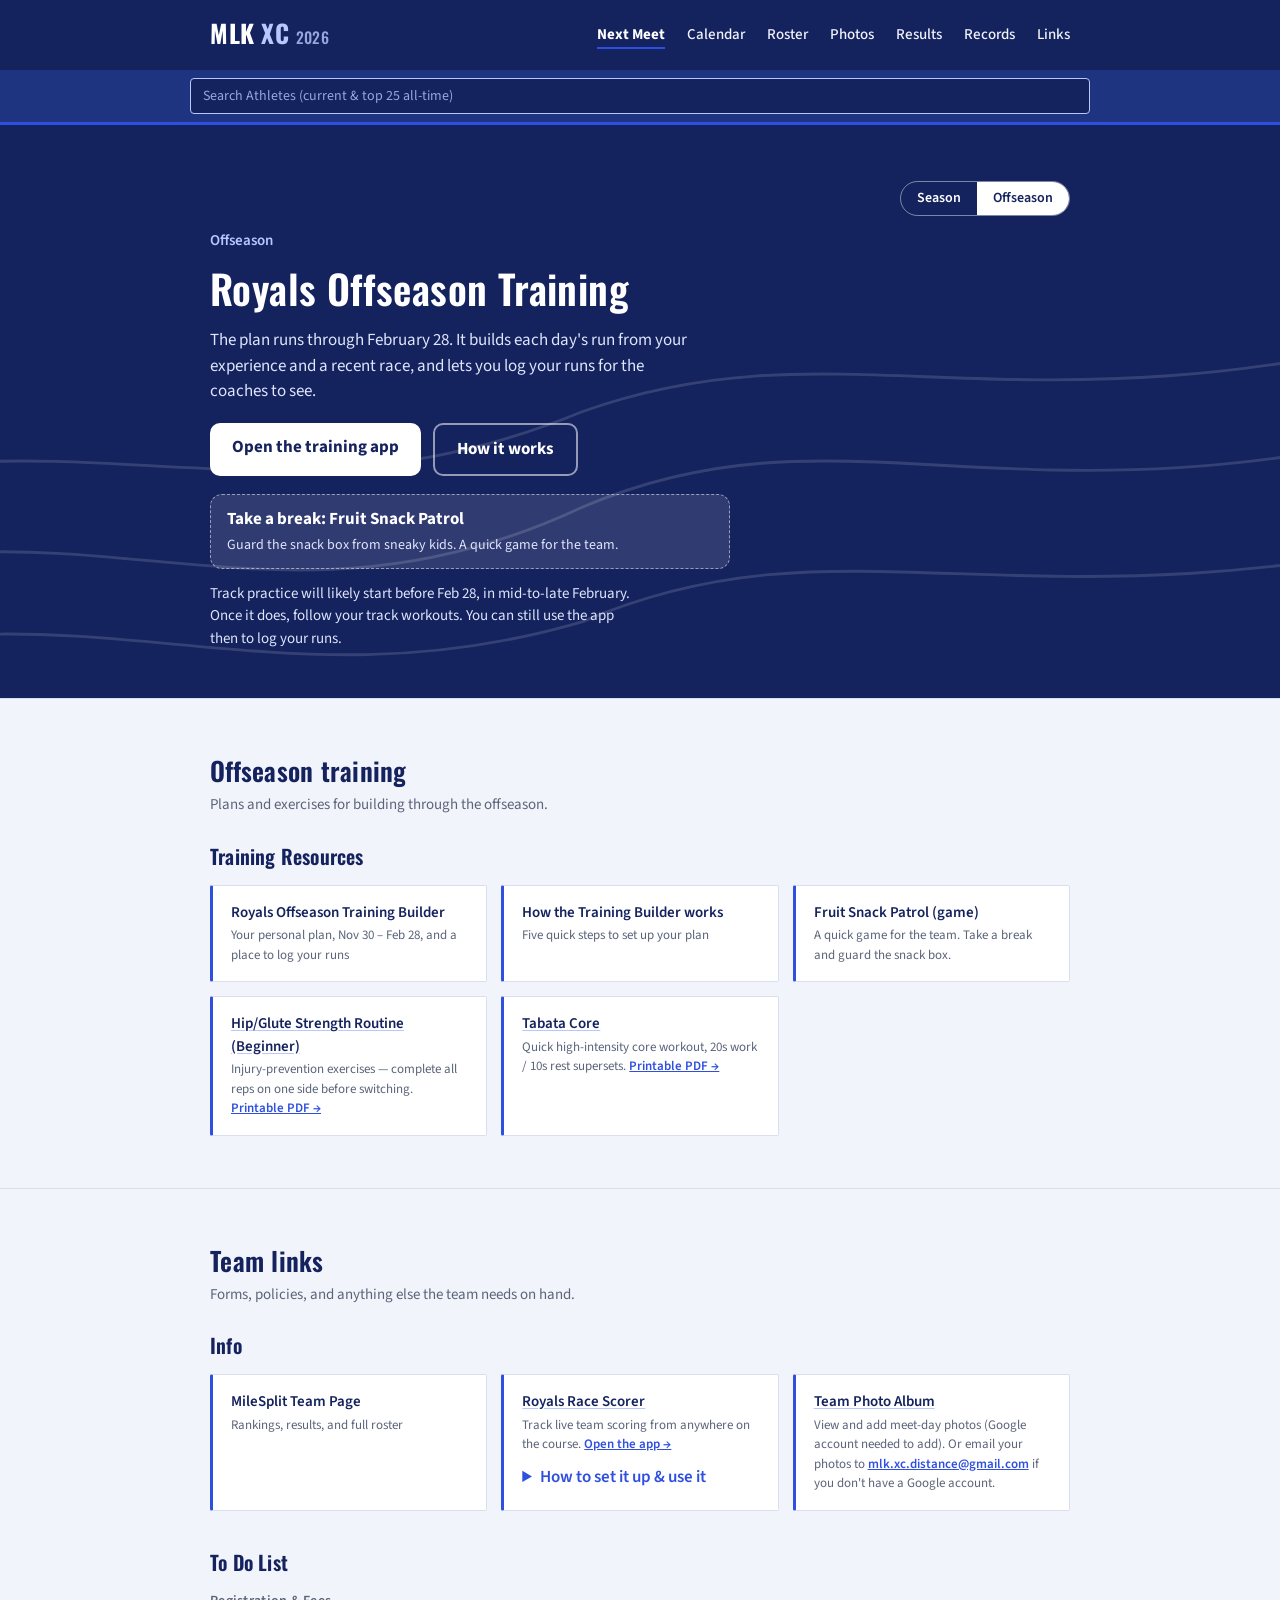
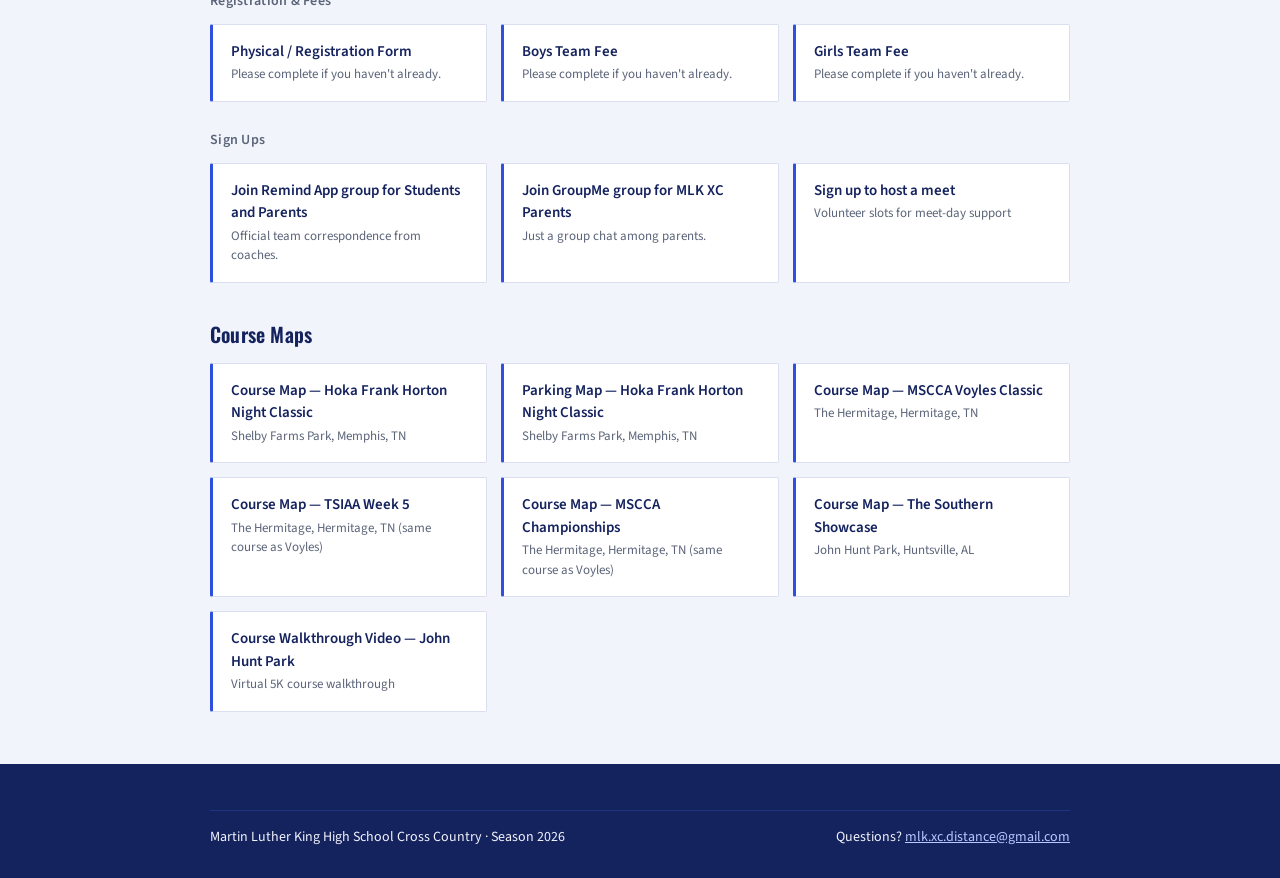
==== index.html @ 6bc77bbf "Link Fruit Snack Patrol from the Offseason view, Training Resources and the training app Co-Authored" ====
<!DOCTYPE html>
<html lang="en">
<head>
<meta charset="UTF-8">
<meta name="robots" content="noindex, nofollow">
<link rel="manifest" href="manifest.json">
<meta name="theme-color" content="#14225E">
<meta name="mobile-web-app-capable" content="yes">
<meta name="apple-mobile-web-app-capable" content="yes">
<meta name="apple-mobile-web-app-status-bar-style" content="black-translucent">
<meta name="apple-mobile-web-app-title" content="MLK XC">
<meta name="viewport" content="width=device-width, initial-scale=1.0">
<link rel="icon" type="image/x-icon" href="favicon.ico">
<link rel="icon" type="image/png" sizes="32x32" href="favicon-32.png">
<link rel="icon" type="image/png" sizes="16x16" href="favicon-16.png">
<link rel="apple-touch-icon" sizes="180x180" href="apple-touch-icon.png">
<title>MLK Cross Country — Martin Luther King High School Royals</title>
<meta name="description" content="Meets, roster, and team links for Martin Luther King High School Cross Country.">
<meta property="og:title" content="MLK Cross Country — Royals">
<meta property="og:site_name" content="MLK Cross Country">
<meta property="og:description" content="Meets, roster, and team links for Martin Luther King High School Cross Country.">
<meta property="og:image" content="https://mlk-xc-distance.github.io/share/og-image.png">
<meta property="og:url" content="https://mlk-xc-distance.github.io/">
<meta property="og:type" content="website">
<meta name="twitter:card" content="summary_large_image">
<meta name="twitter:title" content="MLK Cross Country — Royals">
<meta name="twitter:image" content="https://mlk-xc-distance.github.io/share/og-image.png">
<link rel="preconnect" href="https://fonts.googleapis.com">
<link rel="preconnect" href="https://fonts.gstatic.com" crossorigin>
<link href="https://fonts.googleapis.com/css2?family=Oswald:wght@400;500;600;700&family=Source+Sans+3:wght@400;500;600;700&display=swap" rel="stylesheet">
<link rel="stylesheet" href="style.css">
<style>
  [hidden]{display:none !important;}
  .mode-switch{position:relative; max-width:900px; margin:0 auto 14px; padding:0 20px; display:flex; justify-content:flex-end;}
  .mode-switch .seg{display:inline-flex; border:1.5px solid rgba(255,255,255,.45); border-radius:999px; overflow:hidden;}
  .mode-switch button{font:inherit; font-size:14px; font-weight:600; padding:6px 16px; border:0; background:transparent; color:var(--chalk); cursor:pointer;}
  .mode-switch button[aria-pressed="true"]{background:var(--chalk); color:var(--pine);}
  .mode-switch button:focus-visible{outline:3px solid var(--clay-soft); outline-offset:-3px;}
  .off-actions{display:flex; flex-wrap:wrap; gap:12px; margin:18px 0 0;}
  .off-btn{display:inline-block; text-decoration:none; font-weight:700; font-size:17px; padding:12px 22px; border-radius:10px; background:var(--chalk); color:var(--pine);}
  .off-btn.alt{background:transparent; color:var(--chalk); border:2px solid rgba(255,255,255,.55);}
  .off-game{display:block; margin:18px 0 0; max-width:520px; padding:12px 16px; border-radius:12px; background:rgba(255,255,255,.12); border:1.5px dashed rgba(255,255,255,.5); color:var(--chalk); text-decoration:none;}
  .off-game b{display:block; font-size:17px;}
  .off-game span{display:block; font-size:14px; color:#dfe5fb; margin-top:2px;}
  .off-game:hover{background:rgba(255,255,255,.2);}
  .hero .off-note{margin:14px 0 0; max-width:60ch; color:#dfe5fb; font-size:15px;}
  .hero .off-p{margin:10px 0 0; max-width:60ch; color:#dfe5fb; font-size:17px;}
</style>
</head>
<body>
<a href="#next-meet" class="skip-link">Skip to main content</a>

<header class="site">
  <nav class="nav">
    <a class="team-name" href="index.html">MLK <span>XC</span> <span class="year">2026</span></a>
    <button class="nav-toggle" aria-expanded="false" aria-controls="navlinks" onclick="const el=document.getElementById('navlinks'); const open=el.classList.toggle('open'); this.setAttribute('aria-expanded', open);">Menu</button>
    <ul id="navlinks">
      <li><a href="#next-meet">Next Meet</a></li>
      <li><a href="#calendar">Calendar</a></li>
      <li><a href="roster.html">Roster</a></li>
      <li><a href="https://photos.app.goo.gl/stjjs3EQkY86BbVC6" target="_blank" rel="noopener">Photos</a></li>
      <li><a href="results.html">Results</a></li>
      <li><a href="records.html">Records</a></li>
      <li><a href="#links">Links</a></li>
    </ul>
  </nav>
  <div class="search-bar">
    <div class="search-bar-inner">
      <input type="text" id="siteSearchInput" placeholder="Search Athletes (current & top 25 all-time)" autocomplete="off"><button type="button" id="siteSearchClear" class="search-clear-btn" aria-label="Clear search">&times;</button>
      <div class="search-results" id="siteSearchResults"></div>
    </div>
  </div>

  <script>
  (function(){
const SEARCH_INDEX = [
  { name: "Simon Ally", type: "current", url: "results.html?athlete=" + encodeURIComponent("Simon Ally") },
  { name: "Praveen Bhave", type: "current", url: "results.html?athlete=" + encodeURIComponent("Praveen Bhave") },
  { name: "Sachin Bhave", type: "current", url: "results.html?athlete=" + encodeURIComponent("Sachin Bhave") },
  { name: "Will Blocher", type: "current", url: "results.html?athlete=" + encodeURIComponent("Will Blocher") },
  { name: "Eleanor Bonino", type: "current", url: "results.html?athlete=" + encodeURIComponent("Eleanor Bonino") },
  { name: "Nevaeh Bowers", type: "current", url: "results.html?athlete=" + encodeURIComponent("Nevaeh Bowers") },
  { name: "Ivy Brame-Blake", type: "current", url: "results.html?athlete=" + encodeURIComponent("Ivy Brame-Blake") },
  { name: "Harper Bush", type: "current", url: "results.html?athlete=" + encodeURIComponent("Harper Bush") },
  { name: "Olivia Collins", type: "current", url: "results.html?athlete=" + encodeURIComponent("Olivia Collins") },
  { name: "Liam Durham", type: "current", url: "results.html?athlete=" + encodeURIComponent("Liam Durham") },
  { name: "Jack Edmonson", type: "current", url: "results.html?athlete=" + encodeURIComponent("Jack Edmonson") },
  { name: "Dillon Fell", type: "current", url: "results.html?athlete=" + encodeURIComponent("Dillon Fell") },
  { name: "Brent Ferrell", type: "current", url: "results.html?athlete=" + encodeURIComponent("Brent Ferrell") },
  { name: "Miles Fowler", type: "current", url: "results.html?athlete=" + encodeURIComponent("Miles Fowler") },
  { name: "Campbell Gnetz", type: "current", url: "results.html?athlete=" + encodeURIComponent("Campbell Gnetz") },
  { name: "Vicki Grammer", type: "current", url: "results.html?athlete=" + encodeURIComponent("Vicki Grammer") },
  { name: "Leah Hatt", type: "current", url: "results.html?athlete=" + encodeURIComponent("Leah Hatt") },
  { name: "Cooper Hubbard", type: "current", url: "results.html?athlete=" + encodeURIComponent("Cooper Hubbard") },
  { name: "Brandon Johnson", type: "current", url: "results.html?athlete=" + encodeURIComponent("Brandon Johnson") },
  { name: "Tanner Jones", type: "current", url: "results.html?athlete=" + encodeURIComponent("Tanner Jones") },
  { name: "Emmy Kotras", type: "current", url: "results.html?athlete=" + encodeURIComponent("Emmy Kotras") },
  { name: "Joseph Lambert", type: "current", url: "results.html?athlete=" + encodeURIComponent("Joseph Lambert") },
  { name: "Ben Lewis", type: "current", url: "results.html?athlete=" + encodeURIComponent("Ben Lewis") },
  { name: "Will Lindstrom", type: "current", url: "results.html?athlete=" + encodeURIComponent("Will Lindstrom") },
  { name: "Rolando Muniz-Huerta", type: "current", url: "results.html?athlete=" + encodeURIComponent("Rolando Muniz-Huerta") },
  { name: "Ethan Newberry", type: "current", url: "results.html?athlete=" + encodeURIComponent("Ethan Newberry") },
  { name: "Samuel Petrony", type: "current", url: "results.html?athlete=" + encodeURIComponent("Samuel Petrony") },
  { name: "Ava Sanderfur", type: "current", url: "results.html?athlete=" + encodeURIComponent("Ava Sanderfur") },
  { name: "Oscar Spitzer", type: "current", url: "results.html?athlete=" + encodeURIComponent("Oscar Spitzer") },
  { name: "Damien Tellez", type: "current", url: "results.html?athlete=" + encodeURIComponent("Damien Tellez") },
  { name: "Winston Walker", type: "current", url: "results.html?athlete=" + encodeURIComponent("Winston Walker") },
  { name: "Cooper Wallace", type: "current", url: "results.html?athlete=" + encodeURIComponent("Cooper Wallace") },
  { name: "Margaret Ward", type: "current", url: "results.html?athlete=" + encodeURIComponent("Margaret Ward") },
  { name: "Ellianna Wicker", type: "current", url: "results.html?athlete=" + encodeURIComponent("Ellianna Wicker") },
  { name: "Kenzie Wilcox", type: "current", url: "results.html?athlete=" + encodeURIComponent("Kenzie Wilcox") },
  { name: "Aidan Withers", type: "current", url: "results.html?athlete=" + encodeURIComponent("Aidan Withers") },
  { name: "Ruby York", type: "current", url: "results.html?athlete=" + encodeURIComponent("Ruby York") },
  { name: "Claude Yriart", type: "current", url: "results.html?athlete=" + encodeURIComponent("Claude Yriart") },
  { name: "Colin Dinh", type: "current", url: "results.html?athlete=" + encodeURIComponent("Colin Dinh") },
  { name: "Wyatt Boling", type: "alumni", url: "records.html?alumni=" + encodeURIComponent("Wyatt Boling") },
  { name: "Colter Lewis", type: "alumni", url: "records.html?alumni=" + encodeURIComponent("Colter Lewis") },
  { name: "Korben Lewis", type: "alumni", url: "records.html?alumni=" + encodeURIComponent("Korben Lewis") },
  { name: "Miles Ally", type: "alumni", url: "records.html?alumni=" + encodeURIComponent("Miles Ally") },
  { name: "Sam Klockenkemper", type: "alumni", url: "records.html?alumni=" + encodeURIComponent("Sam Klockenkemper") },
  { name: "Ryan Bailey", type: "alumni", url: "records.html?alumni=" + encodeURIComponent("Ryan Bailey") },
  { name: "Jared Clark", type: "alumni", url: "records.html?alumni=" + encodeURIComponent("Jared Clark") },
  { name: "Micah Wasserman", type: "alumni", url: "records.html?alumni=" + encodeURIComponent("Micah Wasserman") },
  { name: "London Craddock", type: "alumni", url: "records.html?alumni=" + encodeURIComponent("London Craddock") },
  { name: "Christopher Hornsby", type: "alumni", url: "records.html?alumni=" + encodeURIComponent("Christopher Hornsby") },
  { name: "Ryan Graves", type: "alumni", url: "records.html?alumni=" + encodeURIComponent("Ryan Graves") },
  { name: "David Gilmore", type: "alumni", url: "records.html?alumni=" + encodeURIComponent("David Gilmore") },
  { name: "Jack Forte", type: "alumni", url: "records.html?alumni=" + encodeURIComponent("Jack Forte") },
  { name: "Stephen Wathen", type: "alumni", url: "records.html?alumni=" + encodeURIComponent("Stephen Wathen") },
  { name: "Noah Daniel", type: "alumni", url: "records.html?alumni=" + encodeURIComponent("Noah Daniel") },
  { name: "Berket Mesele", type: "alumni", url: "records.html?alumni=" + encodeURIComponent("Berket Mesele") },
  { name: "Sam Brobeck", type: "alumni", url: "records.html?alumni=" + encodeURIComponent("Sam Brobeck") },
  { name: "John Gilpin", type: "alumni", url: "records.html?alumni=" + encodeURIComponent("John Gilpin") },
  { name: "Tyler Masters", type: "alumni", url: "records.html?alumni=" + encodeURIComponent("Tyler Masters") },
  { name: "Nick Winn", type: "alumni", url: "records.html?alumni=" + encodeURIComponent("Nick Winn") },
  { name: "Willie Clark", type: "alumni", url: "records.html?alumni=" + encodeURIComponent("Willie Clark") },
  { name: "Jonathan Gilbreath", type: "alumni", url: "records.html?alumni=" + encodeURIComponent("Jonathan Gilbreath") },
  { name: "Coyle Fowler", type: "alumni", url: "records.html?alumni=" + encodeURIComponent("Coyle Fowler") },
  { name: "Diana Warrick", type: "alumni", url: "records.html?alumni=" + encodeURIComponent("Diana Warrick") },
  { name: "Sybil Levine", type: "alumni", url: "records.html?alumni=" + encodeURIComponent("Sybil Levine") },
  { name: "Kara Reed", type: "alumni", url: "records.html?alumni=" + encodeURIComponent("Kara Reed") },
  { name: "Carrie Higgins", type: "alumni", url: "records.html?alumni=" + encodeURIComponent("Carrie Higgins") },
  { name: "Alexa Romersa", type: "alumni", url: "records.html?alumni=" + encodeURIComponent("Alexa Romersa") },
  { name: "Christina Curtis", type: "alumni", url: "records.html?alumni=" + encodeURIComponent("Christina Curtis") },
  { name: "Hayden Maclachlan", type: "alumni", url: "records.html?alumni=" + encodeURIComponent("Hayden Maclachlan") },
  { name: "Victoria Gross", type: "alumni", url: "records.html?alumni=" + encodeURIComponent("Victoria Gross") },
  { name: "Eliza Deshon", type: "alumni", url: "records.html?alumni=" + encodeURIComponent("Eliza Deshon") },
  { name: "Sophia Hardin", type: "alumni", url: "records.html?alumni=" + encodeURIComponent("Sophia Hardin") },
  { name: "Annika Dichtl", type: "alumni", url: "records.html?alumni=" + encodeURIComponent("Annika Dichtl") },
  { name: "Naila Kailani", type: "alumni", url: "records.html?alumni=" + encodeURIComponent("Naila Kailani") },
  { name: "Uma Plambeck", type: "alumni", url: "records.html?alumni=" + encodeURIComponent("Uma Plambeck") },
  { name: "Leslie Veliz", type: "alumni", url: "records.html?alumni=" + encodeURIComponent("Leslie Veliz") },
  { name: "Youli Yao", type: "alumni", url: "records.html?alumni=" + encodeURIComponent("Youli Yao") },
  { name: "Natey Kinzounza", type: "alumni", url: "records.html?alumni=" + encodeURIComponent("Natey Kinzounza") },
  { name: "Nicole Rammer", type: "alumni", url: "records.html?alumni=" + encodeURIComponent("Nicole Rammer") },
  { name: "Gabby Havron", type: "alumni", url: "records.html?alumni=" + encodeURIComponent("Gabby Havron") },
  { name: "Sophia Brame-Goldthwaite", type: "alumni", url: "records.html?alumni=" + encodeURIComponent("Sophia Brame-Goldthwaite") },
  { name: "Amber Moore", type: "alumni", url: "records.html?alumni=" + encodeURIComponent("Amber Moore") },
  { name: "Anna Reside", type: "alumni", url: "records.html?alumni=" + encodeURIComponent("Anna Reside") },
  { name: "Kya Lambert", type: "alumni", url: "records.html?alumni=" + encodeURIComponent("Kya Lambert") },
  { name: "Anna Claire Raines", type: "alumni", url: "records.html?alumni=" + encodeURIComponent("Anna Claire Raines") },
  { name: "Meg Tennant", type: "alumni", url: "records.html?alumni=" + encodeURIComponent("Meg Tennant") },
];

    const input = document.getElementById('siteSearchInput');
    const resultsEl = document.getElementById('siteSearchResults');
    const clearBtn = document.getElementById('siteSearchClear');
    if (!input) return;
    let currentMatches = [];
    let highlightedIndex = -1;
    function updateClearBtn(){
      clearBtn.style.display = input.value.length > 0 ? 'block' : 'none';
    }
    function renderResults(){
      if (currentMatches.length === 0){
        resultsEl.innerHTML = '<div class="search-empty">No matches found.</div>';
      } else {
        resultsEl.innerHTML = currentMatches.map((m, i) => `<a class="search-result${i === highlightedIndex ? ' highlighted' : ''}" href="${m.url}"><span>${m.name}</span><span class="search-result-tag">${m.type === 'current' ? 'Current' : 'Alumni'}</span></a>`).join('');
      }
    }
    input.addEventListener('input', () => {
      updateClearBtn();
      highlightedIndex = -1;
      const q = input.value.trim().toLowerCase();
      if (q.length < 2){ resultsEl.style.display = 'none'; resultsEl.innerHTML = ''; currentMatches = []; return; }
      currentMatches = SEARCH_INDEX.filter(a => a.name.toLowerCase().includes(q)).slice(0, 8);
      renderResults();
      resultsEl.style.display = 'block';
    });
    input.addEventListener('keydown', (e) => {
      if (resultsEl.style.display !== 'block' || currentMatches.length === 0) return;
      if (e.key === 'ArrowDown'){
        e.preventDefault();
        highlightedIndex = (highlightedIndex + 1) % currentMatches.length;
        renderResults();
        const activeEl = resultsEl.children[highlightedIndex];
        if (activeEl && activeEl.scrollIntoView) activeEl.scrollIntoView({ block: 'nearest' });
      } else if (e.key === 'ArrowUp'){
        e.preventDefault();
        highlightedIndex = (highlightedIndex - 1 + currentMatches.length) % currentMatches.length;
        renderResults();
        const activeEl = resultsEl.children[highlightedIndex];
        if (activeEl && activeEl.scrollIntoView) activeEl.scrollIntoView({ block: 'nearest' });
      } else if (e.key === 'Enter'){
        if (highlightedIndex >= 0 && currentMatches[highlightedIndex]){
          e.preventDefault();
          window.location.href = currentMatches[highlightedIndex].url;
        }
      } else if (e.key === 'Escape'){
        resultsEl.style.display = 'none';
        input.blur();
      }
    });
    if (clearBtn){
      clearBtn.addEventListener('click', () => {
        input.value = '';
        resultsEl.style.display = 'none';
        resultsEl.innerHTML = '';
        currentMatches = [];
        highlightedIndex = -1;
        updateClearBtn();
        input.focus();
      });
    }
    document.addEventListener('click', (e) => {
      if (!e.target.closest('.search-bar')) resultsEl.style.display = 'none';
    });
  })();
  </script>

</header>

<section class="hero" id="next-meet">
  <div class="mode-switch" id="modeSwitch"><div class="seg" role="group" aria-label="Site view"><button type="button" id="modeSeason" aria-pressed="true">Season</button><button type="button" id="modeOff" aria-pressed="false">Offseason</button></div></div>
  <div class="hero-inner" id="offHero" hidden></div>
  <div class="hero-inner" id="heroContent">
    <!-- filled by script from the meets list, based on today's date -->
  </div>
</section>

<section id="offseasonTraining" hidden>
  <div class="wrap">
    <div class="section-head">
      <div>
        <h2>Offseason training</h2>
        <p>Plans and exercises for building through the offseason.</p>
      </div>
    </div>
  </div>
</section>

<section id="calendar">
  <div class="wrap">
    <div class="section-head">
      <div>
        <h2>Season calendar</h2>
      </div>
    </div>
    <ol class="meet-list" id="meetList"></ol>
  </div>
</section>

<section id="links">
  <div class="wrap">
    <div class="section-head">
      <div>
        <h2>Team links</h2>
        <p>Forms, policies, and anything else the team needs on hand.</p>
      </div>
    </div>
    <h3 class="link-group-head">Info</h3>
    <div class="link-grid">
      <a class="link-card" href="https://tn.milesplit.com/teams/4822-martin-luther-king-high-school" target="_blank" rel="noopener">
        <div class="t">MileSplit Team Page</div>
        <div class="d">Rankings, results, and full roster</div>
      </a>
      <div class="link-card" style="cursor:default;">
        <div class="t"><a href="https://xcscoring.netlify.app" target="_blank" rel="noopener" style="color:var(--pine); text-decoration:underline; text-decoration-color:var(--clay-soft); text-underline-offset:2px;">Royals Race Scorer</a></div>
        <div class="d">Track live team scoring from anywhere on the course. <a href="https://xcscoring.netlify.app" target="_blank" rel="noopener" style="color:var(--clay); font-weight:600;">Open the app →</a></div>
        <details style="margin-top:10px;">
          <summary style="cursor:pointer; color:var(--clay); font-weight:600;">How to set it up &amp; use it</summary>
          <div class="d" style="margin-top:8px;">
            <strong>Add it to your phone</strong>
            <ul style="margin:6px 0 12px 18px; padding:0;">
              <li><strong>iPhone:</strong> Open the link in Safari, tap the Share button (square with an up arrow), then tap Add to Home Screen.</li>
              <li><strong>Android:</strong> Open the link in Chrome, tap ⋮, then tap Add to Home screen or Install app.</li>
            </ul>
            <strong>At the meet</strong>
            <ol style="margin:6px 0 12px 18px; padding:0;">
              <li>Before the race, tap <em>Teams</em>, then <em>New race</em> to clear old data.</li>
              <li>Tap <em>Start at gun</em> when the race starts. It’s optional, but it gives you race times.</li>
              <li>Type where you’re standing in <em>Spot</em>, for example “Mile 1.”</li>
              <li>As runners pass, tap <em>MLK</em>, the rival team’s button, or <em>Other</em>. Tap <em>Undo last</em> if you mis-tap.</li>
              <li>Watch the scores and the gaps against each rival update.</li>
              <li>When the pack is through, tap <em>Save this spot &amp; reset</em>, then move to your next spot.</li>
            </ol>
            Each phone keeps its own count, so your taps aren’t shared with anyone else.
          </div>
        </details>
      </div>
      <div class="link-card" style="cursor:default;">
        <div class="t"><a href="https://photos.app.goo.gl/stjjs3EQkY86BbVC6" target="_blank" rel="noopener" style="color:var(--pine); text-decoration:underline; text-decoration-color:var(--clay-soft); text-underline-offset:2px;">Team Photo Album</a></div>
        <div class="d">View and add meet-day photos (Google account needed to add). Or email your photos to <a href="mailto:mlk.xc.distance@gmail.com?subject=XC%20Team%20Photos" style="color:var(--clay); font-weight:600;">mlk.xc.distance@gmail.com</a> if you don't have a Google account.</div>
      </div>
      <!-- Hidden for now until public sharing is confirmed on the Google Calendar side. Remove this comment wrapper to bring it back.
      <a class="link-card" href="https://calendar.google.com/calendar/embed?src=8b25577f277ca8eeaa3893e5f764efdc518ac81d0d1c1a36a10ab765ca51fb0a%40group.calendar.google.com" target="_blank" rel="noopener">
        <div class="t">Team Calendar (Google)</div>
        <div class="d">Subscribe for automatic updates</div>
      </a>
      -->
    </div>

    <h3 class="link-group-head">To Do List</h3>

    <h4 class="link-subhead">Registration &amp; Fees</h4>
    <div class="link-grid">
      <a class="link-card" href="https://nashvillepublic-tn.finalforms.com" target="_blank" rel="noopener">
        <div class="t">Physical / Registration Form</div>
        <div class="d">Please complete if you haven't already.</div>
      </a>
      <a class="link-card" href="https://mnps.schoolcashonline.com/Fee/Details/16742/386/False/True" target="_blank" rel="noopener">
        <div class="t">Boys Team Fee</div>
        <div class="d">Please complete if you haven't already.</div>
      </a>
      <a class="link-card" href="https://mnps.schoolcashonline.com/Fee/Details/16743/386/False/True" target="_blank" rel="noopener">
        <div class="t">Girls Team Fee</div>
        <div class="d">Please complete if you haven't already.</div>
      </a>
    </div>

    <h4 class="link-subhead">Sign Ups</h4>
    <div class="link-grid">
      <a class="link-card" href="https://www.remind.com/join/xcmlk" target="_blank" rel="noopener">
        <div class="t">Join Remind App group for Students and Parents</div>
        <div class="d">Official team correspondence from coaches.</div>
      </a>
      <a class="link-card" href="https://groupme.com/join_group/88888635/VXtmDOob" target="_blank" rel="noopener">
        <div class="t">Join GroupMe group for MLK XC Parents</div>
        <div class="d">Just a group chat among parents.</div>
      </a>
      <a class="link-card" href="https://www.signupgenius.com/go/30E0E4AA4AD2EA20-65183699-meet" target="_blank" rel="noopener">
        <div class="t">Sign up to host a meet</div>
        <div class="d">Volunteer slots for meet-day support</div>
      </a>
    </div>

    <h3 class="link-group-head">Course Maps</h3>
    <div class="link-grid">
      <a class="link-card" href="maps/frank-horton.jpg" target="_blank" rel="noopener">
        <div class="t">Course Map — Hoka Frank Horton Night Classic</div>
        <div class="d">Shelby Farms Park, Memphis, TN</div>
      </a>
      <a class="link-card" href="maps/frank-horton-parking.jpg" target="_blank" rel="noopener">
        <div class="t">Parking Map — Hoka Frank Horton Night Classic</div>
        <div class="d">Shelby Farms Park, Memphis, TN</div>
      </a>
      <a class="link-card" href="maps/voyles-classic.jpg" target="_blank" rel="noopener">
        <div class="t">Course Map — MSCCA Voyles Classic</div>
        <div class="d">The Hermitage, Hermitage, TN</div>
      </a>
      <a class="link-card" href="maps/voyles-classic.jpg" target="_blank" rel="noopener">
        <div class="t">Course Map — TSIAA Week 5</div>
        <div class="d">The Hermitage, Hermitage, TN (same course as Voyles)</div>
      </a>
      <a class="link-card" href="maps/voyles-classic.jpg" target="_blank" rel="noopener">
        <div class="t">Course Map — MSCCA Championships</div>
        <div class="d">The Hermitage, Hermitage, TN (same course as Voyles)</div>
      </a>
      <a class="link-card" href="maps/southern-showcase.jpg" target="_blank" rel="noopener">
        <div class="t">Course Map — The Southern Showcase</div>
        <div class="d">John Hunt Park, Huntsville, AL</div>
      </a>
      <a class="link-card" href="https://www.huntsvilleal.gov/videos/virtual-walkthrough-john-hunt-park-cross-country-course-5k-course/" target="_blank" rel="noopener">
        <div class="t">Course Walkthrough Video — John Hunt Park</div>
        <div class="d">Virtual 5K course walkthrough</div>
      </a>
    </div>

    <div id="trainGroup">
    <h3 class="link-group-head">Training Resources</h3>
    <div class="link-grid">
      <a class="link-card" href="training/">
        <div class="t">Royals Offseason Training Builder</div>
        <div class="d">Your personal plan, Nov 30 – Feb 28, and a place to log your runs</div>
      </a>
      <a class="link-card" href="offseason-training.html">
        <div class="t">How the Training Builder works</div>
        <div class="d">Five quick steps to set up your plan</div>
      </a>
      <a class="link-card" href="fruit-snack-patrol.html">
        <div class="t">Fruit Snack Patrol (game)</div>
        <div class="d">A quick game for the team. Take a break and guard the snack box.</div>
      </a>
      <div class="link-card" style="cursor:default;">
        <div class="t"><a href="resources/hip-glute-strength-beginner.html" style="color:var(--pine); text-decoration:underline; text-decoration-color:var(--clay-soft); text-underline-offset:2px;">Hip/Glute Strength Routine (Beginner)</a></div>
        <div class="d">Injury-prevention exercises — complete all reps on one side before switching. <a href="resources/hip-glute-strength-beginner.pdf" target="_blank" rel="noopener" style="color:var(--clay); font-weight:600;">Printable PDF →</a></div>
      </div>
      <div class="link-card" style="cursor:default;">
        <div class="t"><a href="resources/tabata-core.html" style="color:var(--pine); text-decoration:underline; text-decoration-color:var(--clay-soft); text-underline-offset:2px;">Tabata Core</a></div>
        <div class="d">Quick high-intensity core workout, 20s work / 10s rest supersets. <a href="resources/tabata-core.pdf" target="_blank" rel="noopener" style="color:var(--clay); font-weight:600;">Printable PDF →</a></div>
      </div>
    </div>
    </div>
  </div>
</section>

<footer>
  <div class="wrap">
    <div id="dailyQuote" class="quote-line"></div>
    <div class="footer-bottom">
      <div>Martin Luther King High School Cross Country · Season 2026</div>
      <div>Questions? <a href="mailto:mlk.xc.distance@gmail.com">mlk.xc.distance@gmail.com</a></div>
    </div>
  </div>
</footer>
<script src="quotes.js"></script>

<script>
/* ============================================================
   EDIT ME: meets. date = "YYYY-MM-DD", used to sort and to
   decide past vs. next. link/results/stream are optional.
   ============================================================ */
const MEETS = [
  { name: "MSCCA Voyles Classic", location: "The Hermitage, Hermitage, TN", address: "4580 Rachels Lane, Hermitage, TN 37076", lat: 36.2150, lon: -86.6130, raceHour: "07:45", lastRaceHour: "09:20", parking: "$10/car, cash only", parkingMap: "https://assets.sp.milesplit.com/meets/724605/files/img_3699_1_74da9ca9.jpg", parkingMapImg: "https://assets.sp.milesplit.com/meets/724605/files/img_3699_1_74da9ca9.jpg", courseMapImg: "maps/voyles-classic.jpg", date: "2026-09-05", time: "Girls Varsity 7:45 AM · Boys Varsity 8:20 AM · Boys JV 8:50 AM · Girls JV 9:20 AM", link: "https://tn.milesplit.com/meets/724605-mscca-voyles-classic-2026/info", results: "https://tn.milesplit.com/meets/724605-mscca-voyles-classic-2026/results" },
  { name: "The Southern Showcase", location: "John Hunt Running Park, Huntsville, AL", address: "2151 Airport Rd SW, Huntsville, AL 35801", lat: 34.6892, lon: -86.5868, parking: "No fee. John Hunt lots fill up fast — the lot across the street at Get-A-Way Skate Park is a great backup option.", parkingAddress: "3685 Alex McAllister Drive SW, Huntsville, AL 35805", parkingMapLabel: "Directions to Skate Park Lot", courseMapImg: "maps/southern-showcase.jpg", date: "2026-09-19", time: "Boys Varsity (Blue) <strong>7:50 AM</strong> · Girls (Crimson) <strong>9:00 AM</strong> · Boys JV (Crimson) <strong>9:30 AM</strong> — <strong>moved 30 min earlier due to heat</strong>", raceHour: "07:50", lastRaceHour: "09:30", alertBadge: "NEW RACE TIMES!", link: "https://al.milesplit.com/meets/719044-the-southern-showcase-powered-by-huntsville-high-school-2026/info", results: "https://al.milesplit.com/meets/719044-the-southern-showcase-powered-by-huntsville-high-school-2026/results" },
  { name: "Hoka Frank Horton Night Classic", location: "Shelby Farms Park, Memphis, TN", address: "6903 Great View Dr, Memphis, TN 38120", lat: 35.1381, lon: -89.8338, parking: "$7/car in advance, $10/car day-of; buying ahead also secures a better parking spot.", parkingMap: "https://runsignup.com/TicketEvent/HortonStore26", parkingMapLabel: "Buy Parking Pass Online (Save $3)", parkingMapTitle: "Buying your parking pass ahead of time also secures a better spot", courseMapImg: "maps/frank-horton.jpg", parkingMapImg: "maps/frank-horton-parking.jpg", date: "2026-10-03", time: "Girls Purple Varsity 7:00 PM · Boys Purple Varsity 7:30 PM · Boys Gold Varsity 8:30 PM · Awards 9:00 PM", raceHour: "19:00", lastRaceHour: "20:30", link: "https://tn.milesplit.com/meets/723708-hoka-frank-horton-night-classic-hs-2026/info", results: "https://tn.milesplit.com/meets/723708-hoka-frank-horton-night-classic-hs-2026/results", officialSite: "https://thefrankhorton.com/event-info/" },
  { name: "TSIAA Week 5 (Frank Horton alternate)", arrival: "By 4:30 PM", location: "The Hermitage, Hermitage, TN", address: "4580 Rachels Lane, Hermitage, TN 37076", lat: 36.2150, lon: -86.6130, raceHour: "17:50", parking: "Parking should be plentiful and is likely free (yet to be confirmed).", parkingMap: "https://assets.sp.milesplit.com/meets/724605/files/img_3699_1_74da9ca9.jpg", parkingMapImg: "https://assets.sp.milesplit.com/meets/724605/files/img_3699_1_74da9ca9.jpg", courseMapImg: "maps/voyles-classic.jpg", date: "2026-10-05", time: "All Boys and Girls HS (3.1 mi) 5:50 PM (for athletes that can't travel to Frank Horton in Memphis or don't meet the roster/time limits for that race)", link: "https://tn.milesplit.com/meets/741554-tsiaa-week-5-2026/info", results: "https://tn.milesplit.com/meets/741554-tsiaa-week-5-2026/results" },
  { name: "MSCCA Championships", arrival: "By 12:00 PM", location: "The Hermitage, Hermitage, TN", address: "4580 Rachels Lane, Hermitage, TN 37076", lat: 36.2150, lon: -86.6130, parking: "$10.00 parking donation per car. Cash only.", parkingMap: "https://assets.sp.milesplit.com/meets/724605/files/img_3699_1_74da9ca9.jpg", parkingMapImg: "https://assets.sp.milesplit.com/meets/724605/files/img_3699_1_74da9ca9.jpg", courseMapImg: "maps/voyles-classic.jpg", date: "2026-10-17", time: "Boys Varsity 1:30 PM · Girls Varsity 2:10 PM · Combined JV 2:50 PM", raceHour: "13:30", lastRaceHour: "14:50", link: "https://tn.milesplit.com/meets/724604-mscca-championships-2026/info", results: "https://tn.milesplit.com/meets/724604-mscca-championships-2026/results", alertBadge: ["2ND WEEKEND OF FALL BREAK", "NEW RACE TIMES!"] },
  { name: "Regionals (TSSAA DI Class AA Section 4)", location: "The Hermitage, Hermitage, TN", address: "4580 Rachels Lane, Hermitage, TN 37076", lat: 36.2150, lon: -86.6130, parking: "$10", parkingMap: "https://assets.sp.milesplit.com/meets/724605/files/img_3699_1_74da9ca9.jpg", parkingMapImg: "https://assets.sp.milesplit.com/meets/724605/files/img_3699_1_74da9ca9.jpg", courseMapImg: "maps/voyles-classic.jpg", date: "2026-10-27", time: "Varsity Girls 3:00 PM · Varsity Boys 3:50 PM · Combined JV 4:40 PM · Awards 5:30 PM", raceHour: "15:00", lastRaceHour: "16:40", link: "https://tn.milesplit.com/meets/780550-tssaa-di-class-aa-xc-section-4-meet-2026/info", results: "https://tn.milesplit.com/meets/780550-tssaa-di-class-aa-xc-section-4-meet-2026/results", alertBadge: "VENUE CHANGED — NOW AT THE HERMITAGE" },
  { name: "TSSAA XC DI Class AA State Championship Meet 2026", location: "Shelby Farms Park, Memphis, TN", address: "6903 Great View Dr, Memphis, TN 38120", mapsQuery: "35.145956,-89.834245", lat: 35.145956, lon: -89.834245, courseMapImg: "maps/frank-horton.jpg", parkingMapImg: "maps/frank-horton-parking.jpg", parking: "Free", admission: "$14.65/person online in advance (including fees)", admissionDay: "$15/person CASH on race day", ticketLink: "https://gofan.co/app/school/TSSAA", ticketLabel: "Buy Tickets Online ($14.65) →", arrival: "11:00 AM (all athletes)", date: "2026-11-06", time: "DI AA Boys 12:30 PM · DI AA Girls 1:20 PM · Awards 2:00 PM", raceHour: "12:30", lastRaceHour: "13:20", link: "https://tn.milesplit.com/meets/772359-tssaa-xc-state-championship-meet-2026/info", results: "https://tn.milesplit.com/meets/772359-tssaa-xc-state-championship-meet-2026/results" },
  { name: "MSCCA Awards Banquet (Invited Athletes Only)", alertBadge: "INVITATION ONLY — BRENT, MILES, DILLON & VICKI", isEvent: true, link: "MSCCA_banquet.html", location: "Brentwood Academy, Brentwood, TN", address: "219 Granny White Pike, Brentwood, TN", date: "2026-11-09", time: "Dinner 6:00 PM · Awards to follow", timeLabel: "Time", hideArrival: true, admission: "Free for MSCCA coaches and honored athletes", admissionDay: "$15/person for other guests (cash, Venmo, or check)", topFacts: [["Invited", "<strong>Brent Ferrell, Miles Fowler, Dillon Fell, Vicki Grammer</strong> only"]], extraFacts: [["Guest limit", "Other teammates are not invited. Please bring no more than 2 guests per runner, if possible — there’s no room for extended family."], ["Dress", "“Sunday best” — not formal, but nice and presentable."]] },
  { name: "NXR Southeast Regional (Nike Cross Regionals)", location: "WakeMed Soccer Park, Cary, NC", address: "201 Soccer Park Dr, Cary, NC 27511", lat: 35.7860, lon: -78.7511, tz: "America/New_York", raceHour: "09:50", lastRaceHour: "12:30", courseMapImg: "maps/nxr-southeast.jpg", routeMapImg: "maps/nxr-southeast-gps-true.jpg", arrival: "On your own", parking: "Free", admission: "Free", date: "2026-11-22", time: "Boys Invitational (Section 1) <strong>9:50 AM</strong> · Boys Championship <strong>12:30 PM</strong>", topFacts: [["Our runners", "<strong>Invitational, Section 1:</strong> Miles Fowler &amp; Dillon Fell · <strong>Championship:</strong> Brent Ferrell"]], officialSite: "https://nxrse.runnerspace.com/eprofile.php?do=title&title_id=217&event_id=303" },
];

(function render(){
  function getCentralDateStr(){
    const fmt = new Intl.DateTimeFormat('en-CA', { timeZone: 'America/Chicago', year: 'numeric', month: '2-digit', day: '2-digit' });
    return fmt.format(new Date());
  }
  const todayStr = getCentralDateStr();

  function fmtDate(iso){
    const d = new Date(iso + "T00:00:00");
    return d.toLocaleDateString('en-US', { weekday:'short', month:'short', day:'numeric' });
  }
  function meetNameHtml(m){
    return m.link ? `<a href="${m.link}"${/^https?:/.test(m.link) ? ' target="_blank" rel="noopener"' : ''}>${m.name}</a>` : m.name;
  }
  function linkFact(label, url, text){
    return url ? `<div><div class="label">${label}</div><div class="value"><a href="${url}" target="_blank" rel="noopener" style="color:inherit;">${text}</a></div></div>` : '';
  }
  let heroSlideIndex = 0;
  let heroSlideCount = 1;
  let heroTouchStartX = null;

  window.heroSlideGoTo = function(i){
    heroSlideIndex = i;
    const slides = document.querySelectorAll('.hero-slide');
    slides.forEach((s, idx) => s.classList.toggle('active', idx === i));
    document.querySelectorAll('.hero-dot').forEach((d, idx) => d.classList.toggle('active', idx === i));
    const track = document.getElementById('heroSlidesTrack');
    if (track && slides[i]) track.style.height = slides[i].scrollHeight + 'px';
  };
  window.heroSlideNext = function(){ window.heroSlideGoTo((heroSlideIndex + 1) % heroSlideCount); };
  window.heroSlidePrev = function(){ window.heroSlideGoTo((heroSlideIndex - 1 + heroSlideCount) % heroSlideCount); };
  window.heroTouchStart = function(e){ heroTouchStartX = e.touches[0].clientX; };
  window.heroTouchEnd = function(e){
    if (heroTouchStartX === null) return;
    const dx = e.changedTouches[0].clientX - heroTouchStartX;
    if (dx < -40) window.heroSlideNext();
    else if (dx > 40) window.heroSlidePrev();
    heroTouchStartX = null;
  };

  function universalMapsUrl(address){
    if (!address) return null;
    const isApple = /iPhone|iPad|iPod|Macintosh/.test(navigator.userAgent) && !/Windows/.test(navigator.userAgent);
    return isApple
      ? `https://maps.apple.com/?q=${encodeURIComponent(address)}`
      : `https://www.google.com/maps/search/?api=1&query=${encodeURIComponent(address)}`;
  }
  function mapsUrl(m){
    return universalMapsUrl(m.mapsQuery || m.address);
  }

  // ---- Time zones: the site's home time is Central (Nashville). Add tz: "America/New_York" (etc.) to a meet and its
  // times get labeled automatically, and the weather forecast uses that meet's local clock. ----
  const TZ_NAMES = { "America/New_York": "Eastern time", "America/Chicago": "Central time", "America/Denver": "Mountain time", "America/Los_Angeles": "Pacific time" };
  function tzNote(m){
    if (!m.tz || m.tz === "America/Chicago") return '';
    const hourIn = z => parseInt(new Intl.DateTimeFormat('en-US', { timeZone: z, hour: 'numeric', hour12: false }).format(new Date(m.date + 'T18:00:00Z')), 10) % 24;
    let diff = hourIn(m.tz) - hourIn("America/Chicago");
    if (diff > 12) diff -= 24; if (diff < -12) diff += 24;
    const rel = diff === 0 ? '' : ` — ${Math.abs(diff)} hour${Math.abs(diff) === 1 ? '' : 's'} ${diff > 0 ? 'ahead of' : 'behind'} Nashville`;
    return ` <span style="white-space:nowrap;"><strong>(${TZ_NAMES[m.tz] || m.tz}${rel})</strong></span>`;
  }

  // ---- Weather: only meaningful within ~7 days out (forecast accuracy drops off after that) ----
  const WEATHER_CODES = {
    0: "Clear", 1: "Mostly clear", 2: "Partly cloudy", 3: "Overcast",
    45: "Foggy", 48: "Foggy",
    51: "Light drizzle", 53: "Drizzle", 55: "Heavy drizzle",
    61: "Light rain", 63: "Rain", 65: "Heavy rain",
    71: "Light snow", 73: "Snow", 75: "Heavy snow",
    80: "Rain showers", 81: "Rain showers", 82: "Heavy rain showers",
    95: "Thunderstorms",
  };
  function daysOut(dateStr){
    const today = new Date(todayStr + "T00:00:00");
    const target = new Date(dateStr + "T00:00:00");
    return Math.round((target - today) / 86400000);
  }
  function inForecastWindow(m){
    const d = daysOut(m.date);
    return m.lat != null && m.lon != null && d >= 0 && d <= 16;
  }
  function fetchWeather(m){
    if (m.raceHour){
      const url = `https://api.open-meteo.com/v1/forecast?latitude=${m.lat}&longitude=${m.lon}&hourly=temperature_2m,precipitation_probability,weathercode,relative_humidity_2m,dew_point_2m&temperature_unit=fahrenheit&timezone=${encodeURIComponent(m.tz || "America/Chicago")}&start_date=${m.date}&end_date=${m.date}`;
      return fetch(url)
        .then(res => { if (!res.ok) throw new Error("weather unavailable"); return res.json(); })
        .then(data => {
          const targetHour = `${m.date}T${m.raceHour}`;
          let idx = data.hourly.time.indexOf(targetHour);
          if (idx === -1){
            // fall back to nearest listed hour if exact minute isn't in the hourly series
            idx = data.hourly.time.findIndex(t => t.slice(0,13) === targetHour.slice(0,13));
          }
          if (idx === -1) throw new Error("hour not found");
          const code = data.hourly.weathercode[idx];
          const temp = Math.round(data.hourly.temperature_2m[idx]);
          const rain = data.hourly.precipitation_probability[idx];
          const desc = WEATHER_CODES[code] || "—";
          const hum = data.hourly.relative_humidity_2m ? data.hourly.relative_humidity_2m[idx] : null;
          const dew = data.hourly.dew_point_2m ? data.hourly.dew_point_2m[idx] : null;
          const extra = (hum != null ? ` · ${Math.round(hum)}% humidity` : '') + (dew != null ? ` · dew point ${Math.round(dew)}°F` : '');
          const hourLabel = new Date(targetHour).toLocaleTimeString('en-US', { hour: 'numeric', minute: '2-digit' });
          return `${desc}, ${temp}°F · ${rain}% chance of rain${extra} (at ${hourLabel} start)`;
        });
    }
    const url = `https://api.open-meteo.com/v1/forecast?latitude=${m.lat}&longitude=${m.lon}&daily=weathercode,temperature_2m_max,temperature_2m_min,precipitation_probability_max&temperature_unit=fahrenheit&timezone=${encodeURIComponent(m.tz || "America/Chicago")}&start_date=${m.date}&end_date=${m.date}`;
    return fetch(url)
      .then(res => { if (!res.ok) throw new Error("weather unavailable"); return res.json(); })
      .then(data => {
        const code = data.daily.weathercode[0];
        const hi = Math.round(data.daily.temperature_2m_max[0]);
        const lo = Math.round(data.daily.temperature_2m_min[0]);
        const rain = data.daily.precipitation_probability_max[0];
        const desc = WEATHER_CODES[code] || "—";
        return `${desc}, ${hi}°/${lo}°F · ${rain}% chance of rain`;
      });
  }
  function loadWeatherInto(valueId, wrapperId, m){
    const valueEl = document.getElementById(valueId);
    if (!valueEl) return;
    fetchWeather(m)
      .then(text => { valueEl.textContent = text; })
      .catch(() => { const w = document.getElementById(wrapperId); if (w) w.remove(); });
  }

  // ---- Historical weather: for meets that have already happened ----
  function isPastMeet(m){
    return m.lat != null && m.lon != null && m.date < todayStr;
  }
  function addHoursToTime(hhmm, hoursToAdd){
    const [h, mnt] = hhmm.split(":").map(Number);
    let total = h * 60 + mnt + hoursToAdd * 60;
    total = ((total % 1440) + 1440) % 1440;
    const nh = Math.floor(total / 60);
    const nm = total % 60;
    return String(nh).padStart(2,'0') + ":" + String(nm).padStart(2,'0');
  }
  function fetchHistoricalWeather(m){
    const url = `https://api.open-meteo.com/v1/forecast?latitude=${m.lat}&longitude=${m.lon}&start_date=${m.date}&end_date=${m.date}&hourly=temperature_2m,precipitation_probability,weathercode,relative_humidity_2m,dew_point_2m&temperature_unit=fahrenheit&timezone=${encodeURIComponent(m.tz || "America/Chicago")}`;
    return fetch(url)
      .then(res => { if (!res.ok) throw new Error("weather unavailable"); return res.json(); })
      .then(data => {
        const times = data.hourly.time;
        const temps = data.hourly.temperature_2m;
        const rains = data.hourly.precipitation_probability;
        const codes = data.hourly.weathercode;

        const startHour = m.raceHour || "12:00";
        const lastStart = m.lastRaceHour || startHour;
        const endHour = addHoursToTime(lastStart, 1);

        let startIdx = times.findIndex(t => t.slice(0,13) === `${m.date}T${startHour}`.slice(0,13));
        let endIdx = times.findIndex(t => t.slice(0,13) === `${m.date}T${endHour}`.slice(0,13));
        let idxs;
        if (startIdx === -1 || endIdx === -1 || endIdx < startIdx){
          idxs = temps.map((_, i) => i);
        } else {
          idxs = [];
          for (let i = startIdx; i <= endIdx; i++) idxs.push(i);
        }
        const rangeTemps = idxs.map(i => temps[i]).filter(t => t != null);
        const rangeRains = idxs.map(i => rains[i]).filter(r => r != null);
        if (rangeTemps.length === 0) throw new Error("no data");
        const hi = Math.round(Math.max(...rangeTemps));
        const lo = Math.round(Math.min(...rangeTemps));
        const maxRain = rangeRains.length ? Math.max(...rangeRains) : 0;
        const midIdx = idxs[Math.floor(idxs.length / 2)];
        const desc = WEATHER_CODES[codes[midIdx]] || "—";
        const tempStr = hi === lo ? `${hi}°F` : `${lo}–${hi}°F`;
        const hums = data.hourly.relative_humidity_2m, dews = data.hourly.dew_point_2m;
        const spread = (arr, unit) => {
          const vals = arr ? idxs.map(i => arr[i]).filter(v => v != null) : [];
          if (!vals.length) return null;
          const a = Math.round(Math.min(...vals)), b = Math.round(Math.max(...vals));
          return a === b ? `${a}${unit}` : `${a}–${b}${unit}`;
        };
        const humStr = spread(hums, '%'), dewStr = spread(dews, '°F');
        const extra = (humStr ? ` · ${humStr} humidity` : '') + (dewStr ? ` · dew point ${dewStr}` : '');
        return `${desc}, ${tempStr} · ${maxRain}% chance of rain${extra} (race day)`;
      });
  }
  function loadHistoricalWeatherInto(valueId, wrapperId, m){
    const valueEl = document.getElementById(valueId);
    if (!valueEl) return;
    fetchHistoricalWeather(m)
      .then(text => { valueEl.textContent = text; })
      .catch(() => { const w = document.getElementById(wrapperId); if (w) w.remove(); });
  }

  // ---- Hero: next upcoming meet ----
  const sorted = [...MEETS].sort((a,b) => a.date.localeCompare(b.date));
  const upcoming = sorted.filter(m => m.date >= todayStr);
  const hero = document.getElementById('heroContent');
  if (upcoming.length){
    const next = upcoming[0];
    const daysUntil = daysOut(next.date);
    const countdownText = daysUntil === 0 ? "Today!" : daysUntil === 1 ? "Tomorrow!" : `${daysUntil} days away`;
    const heroSlides = [`
      <div class="kicker">${next.isEvent ? 'Next event' : 'Next meet'}</div>
      ${next.alertBadge ? (Array.isArray(next.alertBadge) ? next.alertBadge : [next.alertBadge]).map(b => `<div class="alert-badge">${b}</div>`).join('') : ''}
      <h1>${meetNameHtml(next)}</h1>
      <div class="countdown-badge">${countdownText}</div>
    `];
    const hasParkingMap = !!next.parkingMapImg;
    const hasCourseMap = !!next.courseMapImg;
    if (hasParkingMap) heroSlides.push(`
      <div class="hero-map-slide">
        <div class="hero-map-label">Parking Map<span class="hero-map-zoomhint">tap to zoom</span></div>
        <img src="${next.parkingMapImg}" alt="Parking map for ${next.name}" class="hero-map-img" onclick="openMapViewer(this.src, 'Parking Map')">
      </div>
    `);
    if (hasCourseMap) heroSlides.push(`
      <div class="hero-map-slide">
        <div class="hero-map-label">Course Map<span class="hero-map-zoomhint">tap to zoom</span></div>
        <img src="${next.courseMapImg}" alt="Course map for ${next.name}" class="hero-map-img" onclick="openMapViewer(this.src, 'Course Map')">
      </div>
    `);

    const hasRouteMap = !!next.routeMapImg;
    if (hasRouteMap) heroSlides.push(`
      <div class="hero-map-slide">
        <div class="hero-map-label">GPS Route (true scale)<span class="hero-map-zoomhint">tap to zoom</span></div>
        <img src="${next.routeMapImg}" alt="GPS route map for ${next.name}" class="hero-map-img" onclick="openMapViewer(this.src, 'GPS Route (true scale)')">
      </div>
    `);

    if (heroSlides.length > 1){
      const swipeTargets = [hasParkingMap ? 'parking' : null, hasCourseMap ? 'course' : null, hasRouteMap ? 'GPS route' : null].filter(Boolean).join(' & ');
      heroSlides[0] = `<div class="hero-swipe-hint">Swipe for ${swipeTargets} map${swipeTargets.includes('&') ? 's' : ''} →</div>` + heroSlides[0];
    }

    const dots = heroSlides.map((_, i) => `<span class="hero-dot${i === 0 ? ' active' : ''}" onclick="heroSlideGoTo(${i})"></span>`).join('');
    const staticFacts = `
      <div class="meet-facts">
        <div><div class="label">Date</div><div class="value">${fmtDate(next.date)}</div></div>
        ${(next.topFacts || []).map(([l, v]) => `<div><div class="label">${l}</div><div class="value">${v}</div></div>`).join('')}
        <div><div class="label">Location</div><div class="value">${next.location}</div></div>
        <div><div class="label">${next.timeLabel || 'Race times'}</div><div class="value">${next.time}${tzNote(next)}</div></div>
        ${next.hideArrival ? '' : `<div><div class="label">Arrival</div><div class="value">${next.arrival || "75–90 min before your race time"}</div></div>`}
        ${linkFact("Address", mapsUrl(next), next.address || "")}
        ${next.parking ? `<div><div class="label">Parking</div><div class="value">${next.parking}${(next.parkingAddress || next.parkingMap) ? `<br><a href="${next.parkingAddress ? universalMapsUrl(next.parkingAddress) : next.parkingMap}" target="_blank" rel="noopener" ${next.parkingMapTitle ? `title="${next.parkingMapTitle}"` : ''} style="color:var(--clay-soft); font-size:14px;">${next.parkingMapLabel || 'Link to Parking Map'}</a>` : ''}</div></div>` : ''}
        ${next.admission ? `<div><div class="label">Admission</div><div class="value">${next.admission}${next.ticketLink ? `<br><a href="${next.ticketLink}" target="_blank" rel="noopener" style="color:var(--clay-soft); font-size:14px;">${next.ticketLabel || 'Buy Tickets Online'}</a>` : ''}${next.admissionDay ? `<br>${next.admissionDay}` : ''}</div></div>` : ''}
        ${(next.extraFacts || []).map(([l, v]) => `<div><div class="label">${l}</div><div class="value">${v}</div></div>`).join('')}
        ${inForecastWindow(next) ? `<div id="heroWeatherFact"><div class="label">Weather</div><div class="value" id="heroWeatherValue">Loading forecast…</div></div>` : ''}
        ${linkFact("Official Site", next.officialSite, "Meet Website →")}
        ${linkFact("Results", next.results, "Official Results →")}
        ${linkFact("Stream", next.stream, "Watch live →")}
      </div>
    `;
    hero.innerHTML = `
      <div class="hero-slider" ontouchstart="heroTouchStart(event)" ontouchend="heroTouchEnd(event)">
        <div class="hero-slides" id="heroSlidesTrack">
          ${heroSlides.map((s, i) => `<div class="hero-slide${i === 0 ? ' active' : ''}">${s}</div>`).join('')}
        </div>
        ${heroSlides.length > 1 ? `
          <div class="hero-divider"></div>
          <div class="hero-nav-row">
            <button class="hero-arrow hero-arrow-desktop" onclick="heroSlidePrev()" aria-label="Previous">‹</button>
            <div class="hero-dots">${dots}</div>
            <button class="hero-arrow hero-arrow-desktop" onclick="heroSlideNext()" aria-label="Next">›</button>
          </div>
        ` : ''}
      </div>
      ${staticFacts}
    `;
    heroSlideCount = heroSlides.length;
    heroSlideIndex = 0;
    const initialTrack = document.getElementById('heroSlidesTrack');
    const initialSlide = document.querySelector('.hero-slide.active');
    if (initialTrack && initialSlide) initialTrack.style.height = initialSlide.scrollHeight + 'px';
    if (inForecastWindow(next)) loadWeatherInto("heroWeatherValue", "heroWeatherFact", next);
  } else {
    hero.innerHTML = `
      <div class="kicker">Season complete</div>
      <h1>No meets remaining on the schedule</h1>
    `;
  }

  // ---- Season / Offseason view ----
  // Season view = next-meet hero + season calendar. Offseason view = training hero + training links first.
  // Default: Season while meets remain, Offseason once the last meet has passed. Visitors can switch at any time;
  // a manual choice is remembered on that device until the automatic default changes.
  (function(){
    const OFF = { start: "2026-11-30", end: "2027-02-28" };   // training plan dates (see /training/)
    const auto = upcoming.length ? 'season' : 'offseason';
    const els = {
      season: document.getElementById('heroContent'), off: document.getElementById('offHero'),
      cal: document.getElementById('calendar'), offSec: document.getElementById('offseasonTraining'),
      train: document.getElementById('trainGroup'),
      bSeason: document.getElementById('modeSeason'), bOff: document.getElementById('modeOff')
    };
    const trainHome = els.train.parentNode;
    const fmtD = s => new Date(s + "T12:00:00").toLocaleDateString('en-US', { weekday: 'long', month: 'long', day: 'numeric' });
    const dToStart = daysOut(OFF.start), dToEnd = daysOut(OFF.end);
    const status = dToStart > 0
      ? `Your plan starts ${fmtD(OFF.start)} (${dToStart === 1 ? 'tomorrow' : dToStart + ' days away'}).`
      : dToEnd >= 0 ? `The plan runs through ${fmtD(OFF.end).replace(/^[A-Za-z]+, /, '')}.`
      : `The plan ran ${fmtD(OFF.start).replace(/^[A-Za-z]+, /, '')} – ${fmtD(OFF.end).replace(/^[A-Za-z]+, /, '')}. Keep logging your runs in the app.`;
    els.off.innerHTML = `
      <div class="kicker">Offseason</div>
      <h1>Royals Offseason Training</h1>
      <p class="off-p">${status} It builds each day's run from your experience and a recent race, and lets you log your runs for the coaches to see.</p>
      <div class="off-actions">
        <a class="off-btn" href="training/">Open the training app</a>
        <a class="off-btn alt" href="offseason-training.html">How it works</a>
      </div>
      <a class="off-game" href="fruit-snack-patrol.html"><b>Take a break: Fruit Snack Patrol</b><span>Guard the snack box from sneaky kids. A quick game for the team.</span></a>
      <p class="off-note">Track practice will likely start before Feb 28, in mid-to-late February. Once it does, follow your track workouts. You can still use the app then to log your runs.</p>`;
    function saved(){ try { const s = JSON.parse(localStorage.getItem('mlkView') || 'null'); return s && s.auto === auto ? s.mode : null; } catch(e){ return null; } }
    function remember(mode){ try { localStorage.setItem('mlkView', JSON.stringify({ mode, auto })); } catch(e){} }
    function apply(mode){
      const off = mode === 'offseason';
      els.season.hidden = off; els.off.hidden = !off;
      els.cal.hidden = off; els.offSec.hidden = !off;
      if (off) els.offSec.querySelector('.wrap').appendChild(els.train); else trainHome.appendChild(els.train);
      els.bSeason.setAttribute('aria-pressed', String(!off)); els.bOff.setAttribute('aria-pressed', String(off));
      document.documentElement.dataset.view = mode;
    }
    const q = new URLSearchParams(location.search).get('view');
    apply(q === 'season' || q === 'offseason' ? q : (saved() || auto));
    els.bSeason.onclick = () => { apply('season'); remember('season'); };
    els.bOff.onclick = () => { apply('offseason'); remember('offseason'); };
    // The "Calendar" nav link lives in the season view, so switch to it when clicked from the offseason view.
    const calLink = document.querySelector('#navlinks a[href="#calendar"]');
    if (calLink) calLink.addEventListener('click', () => { if (els.cal.hidden){ apply('season'); remember('season'); } });
  })();

  // ---- Full calendar, past meets greyed out ----
  const meetList = document.getElementById('meetList');
  meetList.innerHTML = sorted.map((m, i) => {
    const isPast = m.date < todayStr;
    const isNext = upcoming.length && m === upcoming[0];
    const cls = [isPast ? 'is-past' : '', isNext ? 'is-next' : ''].filter(Boolean).join(' ');
    const mapsLink = mapsUrl(m);
    const locHtml = mapsLink
      ? `<a href="${mapsLink}" target="_blank" rel="noopener" style="color:inherit;">${m.location} · Get directions</a>`
      : m.location;
    const parkingHtml = m.parking ? `<div class="meet-parking">Parking: ${m.parking}${(m.parkingAddress || m.parkingMap) ? `<br><a href="${m.parkingAddress ? universalMapsUrl(m.parkingAddress) : m.parkingMap}" target="_blank" rel="noopener" ${m.parkingMapTitle ? `title="${m.parkingMapTitle}"` : ''} style="color:var(--clay);">${m.parkingMapLabel || 'Link to Parking Map'}</a>` : ''}</div>` : '';
    const admissionHtml = m.admission ? `<div class="meet-parking">Admission: ${m.admission}${m.ticketLink ? `<br><a href="${m.ticketLink}" target="_blank" rel="noopener" style="color:var(--clay);">${m.ticketLabel || 'Buy Tickets Online'}</a>` : ''}${m.admissionDay ? `<br>${m.admissionDay}` : ''}</div>` : '';
    const weatherHtml = inForecastWindow(m)
      ? `<div class="meet-parking" id="weatherFact-${i}">Weather: <span id="weatherValue-${i}">Loading forecast…</span></div>`
      : isPastMeet(m)
        ? `<div class="meet-parking" id="weatherFact-${i}">Race Day Weather: <span id="weatherValue-${i}">Loading…</span></div>`
        : '';
    const resultsLinkHtml = (isPast && !m.isEvent)
      ? `<div class="meet-parking"><a href="results.html?meet=${encodeURIComponent(m.name)}&date=${m.date}" style="color:var(--clay); font-weight:600;">How We Did →</a></div>`
      : '';
    return `
      <li class="meet-row ${cls}">
        <div class="num">${i + 1}</div>
        <div>
          <div class="meet-name">${meetNameHtml(m)}${(m.alertBadge && !isPast) ? (Array.isArray(m.alertBadge) ? m.alertBadge : [m.alertBadge]).map(b => ` <span class="alert-badge-row">${b}</span>`).join('') : ''}</div>
          <div class="meet-loc">${locHtml}</div>
          ${parkingHtml}
          ${admissionHtml}
          ${weatherHtml}
          ${resultsLinkHtml}
        </div>
        <div class="meet-when"><span class="d">${fmtDate(m.date)}</span>${m.time}${tzNote(m)}</div>
      </li>
    `;
  }).join('');

  sorted.forEach((m, i) => {
    if (inForecastWindow(m)) loadWeatherInto(`weatherValue-${i}`, `weatherFact-${i}`, m);
    else if (isPastMeet(m)) loadHistoricalWeatherInto(`weatherValue-${i}`, `weatherFact-${i}`, m);
  });
})();

// ---- Scroll-spy: highlight the in-page nav link for whichever section is in view ----
(function scrollSpy(){
  const sectionIds = ['next-meet', 'calendar', 'links'];
  const navLinks = {};
  sectionIds.forEach(id => {
    const link = document.querySelector(`#navlinks a[href="#${id}"]`);
    if (link) navLinks[id] = link;
  });
  const sections = sectionIds.map(id => document.getElementById(id)).filter(Boolean);
  if (!('IntersectionObserver' in window) || sections.length === 0) return;

  function setActive(id){
    Object.values(navLinks).forEach(a => a.classList.remove('nav-current'));
    if (navLinks[id]) navLinks[id].classList.add('nav-current');
  }

  const observer = new IntersectionObserver((entries) => {
    entries.forEach(entry => {
      if (entry.isIntersecting) setActive(entry.target.id);
    });
  }, { rootMargin: '-40% 0px -55% 0px' });

  sections.forEach(s => observer.observe(s));
})();
</script>

<script>
if ("serviceWorker" in navigator) {
  window.addEventListener("load", () => {
    navigator.serviceWorker.register("service-worker.js").catch(() => {});
  });
}
</script>

<div class="map-viewer" id="mapViewer" role="dialog" aria-modal="true" aria-label="Map viewer">
  <div class="mv-bar"><div class="mv-title" id="mvTitle">Map</div>
    <div class="mv-north" id="mvNorth" title="True north" style="display:none;"><svg viewBox="0 0 40 40" width="38" height="38"><circle cx="20" cy="20" r="18" fill="rgba(255,255,255,.12)" stroke="rgba(255,255,255,.45)"/><polygon points="20,5 25,22 20,19 15,22" fill="#ff5a4d"/><polygon points="20,35 25,22 20,19 15,22" fill="#fff" opacity=".8"/></svg><span>N</span></div>
    <button class="mv-btn mv-loc" id="mvLoc" aria-label="Show my location" title="Show my location" style="display:none;"><svg viewBox="0 0 24 24" width="24" height="24" aria-hidden="true"><path id="mvArrow" d="M21 3 L14.5 21 L11.5 12.5 L3 9.5 Z" fill="none" stroke="currentColor" stroke-width="2" stroke-linejoin="round"/></svg></button>
    <button class="mv-btn" id="mvOut" aria-label="Zoom out">&minus;</button>
    <button class="mv-btn" id="mvIn" aria-label="Zoom in">+</button>
    <button class="mv-btn" id="mvReset" aria-label="Reset" style="font-size:13px;">Fit</button>
    <button class="mv-btn" id="mvClose" aria-label="Close">&times;</button></div>
  <div class="mv-stage" id="mvStage"><div class="mv-rot" id="mvRot"><div class="mv-world" id="mvWorld"><img class="mv-img" id="mvImg" alt="" draggable="false"><div class="mv-ring" id="mvRing"></div><div class="mv-me" id="mvMe"><div class="mv-cone" id="mvCone"></div><div class="mv-dot" id="mvDot"></div></div></div></div></div>
  <div class="mv-status" id="mvStatus"></div>
  <div class="mv-hint" id="mvHint">Pinch, scroll or double-tap to zoom &middot; drag to move</div>
</div>
<script>
/* Map viewer: zoom/pan, optional live location dot and compass rotation.
   MAP_GEO: for each course map, image-pixel = coef . [lon, lat, 1] (fit from GPS recordings of the course),
   w/h = image size, up = true bearing of the image's "up" direction (0 = north-up). Positions are approximate. */
const MAP_GEO = {"maps/nxr-southeast-gps-true.jpg": {"w": 1200, "h": 1000, "fx": [100726.1377, 0, 7933313.1313], "fy": [0, -123296.7658, 4412769.2846], "up": 0, "lat0": 35.785, "lon0": -78.7555}, "maps/voyles-classic.jpg": {"w": 1400, "h": 971, "fx": [127970.3829, -5134.9649, 11270608.7388], "fy": [-449.2435, -159643.8214, 5742354.2738], "up": 1.84, "lat0": 36.2105, "lon0": -86.614}, "maps/frank-horton.jpg": {"w": 1279, "h": 531, "fx": [116639.9118, 1445.528, 10428337.696], "fy": [634.3893, -141779.4965, 5040750.5664], "up": -0.58, "lat0": 35.1493, "lon0": -89.8364}, "maps/southern-showcase.jpg": {"w": 1800, "h": 1350, "fx": [112458.3348, 821.6301, 9709334.6188], "fy": [1712.3717, -137381.2572, 4914029.3557], "up": -0.34, "lat0": 34.6853, "lon0": -86.5834}};
(function(){
  const viewer = document.getElementById('mapViewer'), stage = document.getElementById('mvStage'), rot = document.getElementById('mvRot'),
        world = document.getElementById('mvWorld'), img = document.getElementById('mvImg'), me = document.getElementById('mvMe'),
        dot = document.getElementById('mvDot'), cone = document.getElementById('mvCone'), ring = document.getElementById('mvRing'), status = document.getElementById('mvStatus'),
        btnLoc = document.getElementById('mvLoc'), arrow = document.getElementById('mvArrow'), north = document.getElementById('mvNorth');
  let s = 1, x = 0, y = 0, baseW = 0, baseH = 0, theta = 0, geo = null, geoKey = null; const MAXS = 10;
  const pts = new Map(); let lastDist = 0, lastMid = null, lastTap = 0, dragMoved = false;
  let mode = 0, watchId = null, fix = null, compassOn = false, heading = null, orientHandler = null, orientEvt = null;

  const rad = d => d * Math.PI / 180;
  function stageCenter(){ const r = stage.getBoundingClientRect(); return [r.left + r.width / 2, r.top + r.height / 2]; }
  // screen point -> coordinates inside the rotator (undo the map rotation about the stage centre)
  function toLocal(cx, cy){ const [ox, oy] = stageCenter(), dx = cx - ox, dy = cy - oy, c = Math.cos(rad(-theta)), sn = Math.sin(rad(-theta)); const r = stage.getBoundingClientRect(); return [r.width / 2 + dx * c - dy * sn, r.height / 2 + dx * sn + dy * c]; }
  function clamp(){
    const W = stage.clientWidth, H = stage.clientHeight, sw = baseW * s, sh = baseH * s;
    x = sw <= W ? (W - sw) / 2 : Math.min(0, Math.max(W - sw, x));
    y = sh <= H ? (H - sh) / 2 : Math.min(0, Math.max(H - sh, y));
  }
  function apply(){
    clamp();
    world.style.transform = `translate(${x}px, ${y}px) scale(${s})`;
    rot.style.transform = `rotate(${theta}deg)`;
    dot.style.transform = `scale(${1 / s})`;
    cone.style.transform = `scale(${1 / s}) rotate(${compassOn && heading !== null ? (heading - geo.up) : 0}deg)`; cone.style.display = (compassOn && heading !== null) ? 'block' : 'none';
    north.style.display = (geo && compassOn) ? '' : 'none';
    if (geo) north.firstElementChild.style.transform = `rotate(${theta - geo.up}deg)`;
  }
  function fit(){
    const W = stage.clientWidth, H = stage.clientHeight, nw = img.naturalWidth || 1, nh = img.naturalHeight || 1;
    const k = Math.min(W / nw, (H - 60) / nh);
    baseW = nw * k; baseH = nh * k; world.style.width = baseW + 'px'; world.style.height = baseH + 'px';
    s = 1; x = (W - baseW) / 2; y = (H - baseH) / 2 + 20; apply();
  }
  function zoomAtLocal(px, py, factor){
    const ns = Math.min(MAXS, Math.max(1, s * factor)); if (ns === s) return;
    x = px - (px - x) * (ns / s); y = py - (py - y) * (ns / s); s = ns; apply();
  }
  const zoomAt = (cx, cy, f) => { const [px, py] = toLocal(cx, cy); zoomAtLocal(px, py, f); };
  function say(t){ status.textContent = t || ''; status.style.display = t ? 'block' : 'none'; }

  /* ---- live location ---- */
  function pixelFor(lat, lon){ return [geo.fx[0]*lon + geo.fx[1]*lat + geo.fx[2], geo.fy[0]*lon + geo.fy[1]*lat + geo.fy[2]]; }
  function showFix(center){
    if (!fix || !geo) return;
    const [px, py] = pixelFor(fix.lat, fix.lon), u = px / geo.w, v = py / geo.h;
    const away = Math.max(Math.abs(u - 0.5) - 0.5, Math.abs(v - 0.5) - 0.5);
    if (away > 0.08){
      me.style.display = ring.style.display = 'none';
      const R = 6371000, d = Math.hypot((fix.lat - geo.lat0) * Math.PI / 180 * R, (fix.lon - geo.lon0) * Math.PI / 180 * R * Math.cos(rad(geo.lat0)));
      say(`You're not at this course (about ${d > 1609 ? (d / 1609.344).toFixed(1) + ' mi' : Math.round(d * 3.281) + ' ft'} from it).`);
      return;
    }
    me.style.display = 'block'; me.style.left = (u * 100) + '%'; me.style.top = (v * 100) + '%';
    const pxPerM = Math.abs(geo.fx[0]) / (111320 * Math.cos(rad(fix.lat)));
    ring.style.display = 'block'; ring.style.left = (u * 100) + '%'; ring.style.top = (v * 100) + '%';
    ring.style.width = Math.min(60, (2 * fix.acc * pxPerM / geo.w) * 100) + '%';
    say(`Location accuracy about ±${Math.round(fix.acc * 3.281)} ft — approximate.`);
    if (center){
      s = Math.max(s, 2.5); const W = stage.clientWidth, H = stage.clientHeight;
      x = W / 2 - u * baseW * s; y = H / 2 - v * baseH * s; apply();
    }
  }
  // One button, like Apple Maps: off -> show me (north-up) -> follow my heading (map rotates) -> back to show me
  function setMode(m){
    mode = m;
    btnLoc.classList.toggle('on', m === 2);
    btnLoc.classList.toggle('live', m === 1);
    arrow.setAttribute('fill', m ? 'currentColor' : 'none');
    arrow.parentNode.style.transform = m === 2 ? 'rotate(-45deg)' : '';
    btnLoc.title = btnLoc.ariaLabel = m === 0 ? 'Show my location' : m === 1 ? 'Rotate map to the direction I face' : 'Back to north-up';
  }
  function startLocation(){
    if (!navigator.geolocation){ say('This device or browser does not support location.'); return; }
    setMode(1);
    if (watchId !== null){ showFix(true); return; }
    say('Finding you…');
    watchId = navigator.geolocation.watchPosition(p => {
      const first = !fix; fix = { lat: p.coords.latitude, lon: p.coords.longitude, acc: p.coords.accuracy || 20 };
      showFix(first);
    }, err => {
      watchId = null; setMode(0);
      say(err.code === 1 ? 'Location is blocked. Allow location for this site in your browser settings.' : 'Could not get your location. Try again outdoors.');
    }, { enableHighAccuracy: true, maximumAge: 2000, timeout: 20000 });
  }
  function stopLocation(){ if (watchId !== null){ navigator.geolocation.clearWatch(watchId); watchId = null; } fix = null; me.style.display = ring.style.display = 'none'; setMode(0); }

  /* ---- compass: rotate so true north on the map points to true north ---- */
  function angDiff(a, b){ return ((a - b + 540) % 360) - 180; }
  function onOrient(e){
    let h = null;
    if (typeof e.webkitCompassHeading === 'number') h = e.webkitCompassHeading;          // iOS
    else if (e.absolute && typeof e.alpha === 'number') h = (360 - e.alpha) % 360;       // Android absolute
    if (h === null) return;
    heading = heading === null ? h : (heading + angDiff(h, heading) * 0.25 + 360) % 360;   // smooth
    theta = geo.up - heading; apply();
  }
  async function startCompass(){
    try {
      if (typeof DeviceOrientationEvent !== 'undefined' && typeof DeviceOrientationEvent.requestPermission === 'function'){
        const r = await DeviceOrientationEvent.requestPermission(); if (r !== 'granted'){ say('Compass permission was not allowed.'); return false; }
      }
    } catch (err){ say('Could not start the compass on this device.'); return false; }
    if (!('ondeviceorientationabsolute' in window) && !('ondeviceorientation' in window)){ say('This device does not have a compass.'); return false; }
    orientEvt = ('ondeviceorientationabsolute' in window) ? 'deviceorientationabsolute' : 'deviceorientation';
    heading = null; compassOn = true; say('Map now turns to the direction you face. Tap the arrow again to go back to north-up.');
    orientHandler = onOrient; window.addEventListener(orientEvt, orientHandler, true);
    setTimeout(() => { if (compassOn && heading === null) say('No compass reading yet. Move your phone in a figure-8 to calibrate.'); }, 2500);
    return true;
  }
  function stopCompass(){
    if (orientHandler) window.removeEventListener(orientEvt, orientHandler, true);
    compassOn = false; heading = null; theta = 0; apply(); say('');
  }

  window.openMapViewer = function(src, label){
    document.getElementById('mvTitle').textContent = label || 'Map';
    geoKey = Object.keys(MAP_GEO).find(k => src.endsWith(k)) || null; geo = geoKey ? MAP_GEO[geoKey] : null;
    if (geo && geo.lat0 === undefined){ geo.lat0 = (36.2); geo.lon0 = (-86.6); }
    btnLoc.style.display = geo ? '' : 'none'; north.style.display = 'none';
    setMode(0); say(''); theta = 0;
    viewer.classList.add('open'); document.body.style.overflow = 'hidden';
    img.onload = fit; img.src = src; if (img.complete) fit();
  };
  function close(){ stopLocation(); if (compassOn) stopCompass(); viewer.classList.remove('open'); document.body.style.overflow = ''; pts.clear(); say(''); }
  document.getElementById('mvClose').addEventListener('click', close);
  document.getElementById('mvReset').addEventListener('click', () => { fit(); });
  btnLoc.addEventListener('click', async () => {
    if (mode === 0) startLocation();
    else if (mode === 1){ if (await startCompass()){ setMode(2); apply(); } }
    else { stopCompass(); setMode(1); showFix(true); }
  });
  const mid = () => stageCenter();
  document.getElementById('mvIn').addEventListener('click', () => zoomAt(...mid(), 1.6));
  document.getElementById('mvOut').addEventListener('click', () => zoomAt(...mid(), 1 / 1.6));
  document.addEventListener('keydown', e => { if (!viewer.classList.contains('open')) return; if (e.key === 'Escape') close(); if (e.key === '+' || e.key === '=') zoomAt(...mid(), 1.4); if (e.key === '-') zoomAt(...mid(), 1/1.4); });
  stage.addEventListener('wheel', e => { e.preventDefault(); zoomAt(e.clientX, e.clientY, Math.exp(-e.deltaY * 0.0018)); }, { passive:false });
  stage.addEventListener('pointerdown', e => {
    stage.setPointerCapture(e.pointerId); pts.set(e.pointerId, [e.clientX, e.clientY]); dragMoved = false;
    if (pts.size === 2){ const [a, b] = [...pts.values()]; lastDist = Math.hypot(a[0]-b[0], a[1]-b[1]); lastMid = [(a[0]+b[0])/2, (a[1]+b[1])/2]; }
    stage.classList.add('dragging');
  });
  stage.addEventListener('pointermove', e => {
    if (!pts.has(e.pointerId)) return;
    const prev = pts.get(e.pointerId); pts.set(e.pointerId, [e.clientX, e.clientY]);
    const c = Math.cos(rad(-theta)), sn = Math.sin(rad(-theta));
    const pan = (dx, dy) => { x += dx * c - dy * sn; y += dx * sn + dy * c; };   // screen delta -> rotator frame
    if (pts.size === 1){ const dx = e.clientX - prev[0], dy = e.clientY - prev[1]; if (Math.abs(dx) + Math.abs(dy) > 1) dragMoved = true; pan(dx, dy); apply(); }
    else if (pts.size === 2){
      const [a, b] = [...pts.values()], d = Math.hypot(a[0]-b[0], a[1]-b[1]), m = [(a[0]+b[0])/2, (a[1]+b[1])/2];
      dragMoved = true; pan(m[0] - lastMid[0], m[1] - lastMid[1]);
      if (lastDist) zoomAt(m[0], m[1], d / lastDist);
      lastDist = d; lastMid = m; apply();
    }
  });
  function up(e){
    pts.delete(e.pointerId); if (pts.size < 2) lastDist = 0; if (!pts.size) stage.classList.remove('dragging');
    if (e.type === 'pointerup' && !dragMoved && pts.size === 0){
      const now = Date.now();
      if (now - lastTap < 320){ if (s > 1.05) fit(); else zoomAt(e.clientX, e.clientY, 3); lastTap = 0; } else lastTap = now;
    }
  }
  stage.addEventListener('pointerup', up); stage.addEventListener('pointercancel', up);
  window.addEventListener('resize', () => { if (viewer.classList.contains('open')) fit(); });
})();
</script>
</body>
</html>
---- style.css ----
:root{
    --pine:      #14225E;
    --pine-soft: #1F3480;
    --stone:     #F2F4FB;
    --stone-dk:  #DCE3F5;
    --chalk:     #FFFFFF;
    --clay:      #2F4FE0;
    --clay-soft: #B9C7FF;
    --slate:     #5B6479;
    --line:      #D9DFEF;
  }

  *{box-sizing:border-box;}
  html{scroll-behavior:smooth;}
  a:focus-visible, button:focus-visible, select:focus-visible{
    outline:3px solid var(--clay);
    outline-offset:2px;
  }
  .skip-link{
    position:absolute; left:-9999px; top:0;
    background:var(--clay); color:white; padding:10px 16px;
    z-index:1000; border-radius:0 0 4px 0; font-weight:600;
  }
  .skip-link:focus{left:0;}
  body{
    margin:0;
    background:var(--stone);
    color:var(--pine);
    font-family:'Source Sans 3', sans-serif;
    font-size:17px;
    line-height:1.5;
  }
  h1,h2,h3,.display{
    font-family:'Oswald', sans-serif;
    font-weight:600;
    letter-spacing:0.01em;
    margin:0;
  }
  a{color:var(--clay);}
  .wrap{max-width:900px; margin:0 auto; padding:0 20px;}

  header.site{
    position:sticky; top:0; z-index:50;
    background:var(--pine);
    border-bottom:3px solid var(--clay);
  }
  #resultsList, #recordsList{
    scroll-margin-top:115px;
  }
  .nav{
    display:flex; align-items:center; justify-content:space-between;
    max-width:900px; margin:0 auto; padding:14px 20px;
  }
  .search-bar{
    background:var(--pine-soft);
    padding:8px 20px;
    position:relative;
  }
  .search-bar-inner{
    max-width:900px; margin:0 auto; position:relative;
  }
  .search-bar input{
    width:100%;
    box-sizing:border-box;
    background:var(--pine);
    border:1px solid var(--clay-soft);
    color:var(--chalk);
    border-radius:4px;
    padding:7px 12px;
    font-size:14px;
    font-family:'Source Sans 3', sans-serif;
  }
  .search-bar input::placeholder{color:var(--clay-soft); opacity:0.8;}
  .search-bar input:focus{outline:2px solid var(--clay); outline-offset:1px;}
  .search-bar input{padding-right:32px;}
  .search-clear-btn{
    display:none;
    position:absolute;
    right:8px; top:50%; transform:translateY(-50%);
    background:none; border:none;
    color:var(--clay-soft);
    font-size:20px; line-height:1;
    cursor:pointer;
    padding:2px 4px;
  }
  .search-clear-btn:hover{color:var(--chalk);}
  .search-results{
    display:none;
    position:absolute;
    top:calc(100% + 4px);
    left:0; right:0;
    background:var(--chalk);
    border:1px solid var(--line);
    border-radius:4px;
    box-shadow:0 4px 14px rgba(0,0,0,0.2);
    z-index:50;
    max-height:320px;
    overflow-y:auto;
  }
  .search-result{
    display:flex;
    justify-content:space-between;
    align-items:center;
    padding:9px 14px;
    text-decoration:none;
    color:var(--pine);
    font-size:14px;
    border-bottom:1px solid var(--line);
  }
  .search-result:last-child{border-bottom:none;}
  .search-result:hover, .search-result.highlighted{background:var(--stone);}
  .search-result-tag{
    font-size:11px; font-weight:700; letter-spacing:0.03em;
    color:var(--slate); text-transform:uppercase;
  }
  .search-empty{padding:10px 14px; color:var(--slate); font-size:13px;}

  .nav .team-name{
    font-family:'Oswald', sans-serif;
    font-size:25px; font-weight:700;
    color:var(--chalk);
    letter-spacing:0.02em;
    text-decoration:none;
  }
  .nav .team-name span{color:var(--clay-soft);}
  .nav .team-name .year{
    font-size:0.62em;
    font-weight:500;
    opacity:0.8;
    letter-spacing:0.03em;
  }
  .nav ul{
    list-style:none; display:flex; gap:22px; margin:0; padding:0;
  }
  .nav a{
    color:var(--stone);
    text-decoration:none;
    font-size:15px;
    font-weight:500;
    border-bottom:2px solid transparent;
    padding-bottom:2px;
  }
  .nav a:hover, .nav a:focus-visible{border-bottom-color:var(--clay-soft);}
  .nav a.nav-current{
    color:var(--chalk);
    font-weight:700;
    border-bottom-color:var(--clay);
  }
  .nav-toggle{display:none;}
  @media (max-width:620px){
    .nav ul{
      display:none;
      position:absolute; top:100%; left:0; right:0;
      background:var(--pine); flex-direction:column; gap:0;
      border-bottom:3px solid var(--clay);
    }
    .nav ul.open{display:flex;}
    .nav ul li{border-top:1px solid var(--pine-soft);}
    .nav ul li a{display:block; padding:14px 20px;}
    .nav-toggle{
      display:block; background:none; border:1px solid var(--stone);
      color:var(--stone); font-size:14px; padding:6px 12px; border-radius:3px;
      font-family:'Source Sans 3', sans-serif; cursor:pointer;
    }
  }

  .hero{
    position:relative;
    background:var(--pine);
    color:var(--chalk);
    overflow:hidden;
    padding:56px 0 48px;
  }
  .hero::before{
    content:"";
    position:absolute; inset:0;
    background-image:url("data:image/svg+xml,%3Csvg%20xmlns%3D%27http%3A//www.w3.org/2000/svg%27%20viewBox%3D%270%200%20900%20300%27%3E%3Cpath%20d%3D%27M-20%2C250%20C150%2C180%20250%2C280%20420%2C200%20C560%2C140%20650%2C220%20900%2C150%27%20fill%3D%27none%27%20stroke%3D%27white%27%20stroke-width%3D%271.5%27/%3E%3Cpath%20d%3D%27M-20%2C200%20C150%2C140%20250%2C220%20420%2C150%20C560%2C100%20650%2C170%20900%2C100%27%20fill%3D%27none%27%20stroke%3D%27white%27%20stroke-width%3D%271.5%27/%3E%3Cpath%20d%3D%27M-20%2C290%20C150%2C230%20250%2C310%20420%2C260%20C560%2C200%20650%2C270%20900%2C210%27%20fill%3D%27none%27%20stroke%3D%27white%27%20stroke-width%3D%271.5%27/%3E%3C/svg%3E");
    background-repeat:no-repeat;
    background-position:center;
    background-size:cover;
    opacity:0.14;
    pointer-events:none;
  }
  .hero-inner{position:relative; max-width:900px; margin:0 auto; padding:0 20px;}
  .hero .kicker{
    font-size:15px; color:var(--clay-soft); font-weight:600; margin-bottom:6px;
  }
  .hero h1{
    font-size:clamp(26px, 4.6vw, 40px);
    color:var(--chalk);
    max-width:20ch;
  }
  .hero h1 a{color:inherit; text-decoration:none; border-bottom:2px solid var(--clay-soft);}
  .hero h1 a:hover{border-bottom-color:var(--chalk);}
  .hero-slider{
    position:relative;
    overflow:hidden;
  }
  .hero-slides{
    position:relative;
    overflow:hidden;
    transition:height 0.3s ease;
  }
  .hero-slide{
    position:absolute;
    top:0; left:0;
    width:100%;
    box-sizing:border-box;
    opacity:0;
    transition:opacity 0.3s ease;
    pointer-events:none;
  }
  .hero-slide.active{
    opacity:1;
    pointer-events:auto;
  }
  .hero-map-slide{
    padding:10px 0 20px;
  }
  .hero-map-label{
    font-family:'Oswald', sans-serif;
    font-size:15px;
    font-weight:700;
    color:var(--clay-soft);
    text-transform:uppercase;
    letter-spacing:0.04em;
    margin-bottom:10px;
  }
  .hero-map-img{
    cursor:zoom-in;
    width:100%;
    max-width:100%;
    height:auto;
    border-radius:6px;
    border:2px solid var(--pine-soft);
    display:block;
  }
  .hero-divider{
    border-top:1px solid var(--pine-soft);
    margin-top:8px;
  }
  .hero-nav-row{
    display:flex;
    align-items:center;
    justify-content:center;
    gap:14px;
    padding:6px 0;
  }
  .hero-dots{
    display:flex;
    justify-content:center;
    gap:8px;
  }
  .hero-arrow-desktop{
    display:none;
  }
  @media (hover:hover) and (pointer:fine){
    .hero-arrow-desktop{
      display:inline-flex;
      align-items:center;
      justify-content:center;
      background:rgba(255,255,255,0.12);
      color:white;
      border:1px solid var(--pine-soft);
      width:28px;
      height:28px;
      border-radius:50%;
      font-size:16px;
      line-height:1;
      cursor:pointer;
      flex-shrink:0;
    }
    .hero-arrow-desktop:hover{background:rgba(47,79,224,0.5);}
  }
  .hero-swipe-hint{
    font-size:12px;
    color:var(--clay-soft);
    margin-bottom:6px;
    font-style:italic;
    text-align:center;
  }
  .hero-dot{
    width:6px;
    height:6px;
    border-radius:50%;
    background:rgba(255,255,255,0.3);
    cursor:pointer;
    margin:4px;
  }
  .hero-dot.active{background:var(--clay-soft);}

  .countdown-badge{
    display:inline-block;
    margin-top:14px;
    background:var(--clay);
    color:white;
    font-family:'Oswald', sans-serif;
    font-size:15px;
    font-weight:700;
    letter-spacing:0.02em;
    padding:6px 14px;
    border-radius:20px;
  }
  .alert-badge{
    display:inline-block;
    margin-bottom:8px;
    background:var(--chalk);
    color:var(--pine);
    border:2px solid var(--clay);
    font-family:'Oswald', sans-serif;
    font-size:13px;
    font-weight:700;
    letter-spacing:0.04em;
    padding:4px 12px;
    border-radius:4px;
  }
  .alert-badge-row{background:var(--chalk); border:1.5px solid var(--clay); color:var(--pine); font-weight:700; font-size:12px; letter-spacing:0.03em; padding:2px 8px; border-radius:3px; margin-left:8px; display:inline-block; vertical-align:middle;}
  .meet-facts{
    display:grid;
    grid-template-columns:repeat(auto-fill, minmax(170px, 1fr));
    column-gap:28px;
    row-gap:18px;
    margin-top:26px;
    padding-top:22px;
    border-top:1px solid var(--pine-soft);
  }
  .meet-facts .label{font-size:13px; color:var(--clay-soft); margin-bottom:3px;}
  .meet-facts .value{font-size:17px; font-weight:600; line-height:1.3;}

  section{padding:52px 0;}
  section + section{border-top:1px solid var(--line);}
  .section-head{
    display:flex; align-items:baseline; justify-content:space-between;
    margin-bottom:24px; gap:16px; flex-wrap:wrap;
  }
  .section-head h2{font-size:26px;}
  .section-head p{margin:4px 0 0; color:var(--slate); font-size:15px;}

  .meet-list{list-style:none; margin:0; padding:0;}
  .meet-row{
    display:grid;
    grid-template-columns:52px 1fr auto;
    gap:16px;
    align-items:center;
    padding:16px 0;
    border-bottom:1px solid var(--line);
  }
  .meet-row:last-child{border-bottom:none;}
  .meet-row .num{
    font-family:'Oswald', sans-serif;
    font-size:22px; color:var(--slate);
    text-align:right;
  }
  .meet-row.is-past .num,
  .meet-row.is-past .meet-name,
  .meet-row.is-past .meet-loc{color:var(--slate); opacity:0.6;}
  .meet-row.is-past .num::after{content:" ✓";}
  .meet-row.is-next{
    background:var(--chalk);
    border-radius:3px;
    padding-left:10px; padding-right:10px;
    margin-left:-10px; margin-right:-10px;
    border-bottom-color:transparent;
    box-shadow:inset 3px 0 0 var(--clay);
  }
  .meet-name{font-weight:600; font-size:16px;}
  .meet-name a{color:var(--clay); text-decoration:underline; text-decoration-color:var(--clay-soft); text-underline-offset:2px;}
  .meet-name a:hover{text-decoration-color:var(--clay);}
  .meet-loc{font-size:14px; color:var(--slate);}
  .meet-parking{font-size:12.5px; color:var(--slate); margin-top:2px; opacity:0.85;}
  .meet-when{text-align:right; font-size:14px; color:var(--slate); white-space:normal; max-width:260px;}
  .meet-when .d{display:block; font-weight:600; color:var(--pine); font-size:15px;}

  @media (max-width:560px){
    .meet-row{
      grid-template-columns:32px 1fr;
      row-gap:6px;
    }
    .meet-when{
      grid-column:1 / -1;
      text-align:left;
      white-space:normal;
      max-width:none;
      padding-left:44px;
    }
    .meet-when .d{display:inline; margin-right:6px;}
  }

  .roster-grid{
    display:grid;
    grid-template-columns:repeat(auto-fill, minmax(140px, 1fr));
    gap:22px;
  }
  .athlete{text-align:left;}
  .avatar{
    width:100%; aspect-ratio:1/1;
    border-radius:6px;
    background:linear-gradient(160deg, var(--stone-dk), var(--stone));
    border:1px solid var(--line);
    display:flex; align-items:center; justify-content:center;
    font-family:'Oswald', sans-serif;
    font-size:26px; color:var(--slate);
    margin-bottom:8px;
    overflow:hidden;
  }
  .avatar img{width:100%; height:100%; object-fit:cover; display:block;}
  .athlete .name{font-weight:600; font-size:15px;}
  .roster-name-link{color:var(--pine); text-decoration:underline; text-decoration-color:var(--clay-soft); text-underline-offset:2px;}
  .roster-name-link:hover, .roster-name-link:focus-visible{color:var(--clay); text-decoration-color:var(--clay);}
  .athlete .meta{font-size:13px; color:var(--slate);}

  .roster-filters{display:flex; gap:8px; flex-wrap:wrap;}
  .roster-controls{display:flex; gap:24px; flex-wrap:wrap; align-items:center; margin-bottom:8px;}
  .roster-filters button{
    font-family:'Source Sans 3', sans-serif;
    font-size:13px; font-weight:600;
    padding:6px 12px;
    border:1px solid var(--line);
    background:var(--chalk);
    color:var(--slate);
    border-radius:3px;
    cursor:pointer;
  }
  .roster-filters button.active{
    background:var(--pine); color:var(--chalk); border-color:var(--pine);
  }

  .link-group-head{
    font-family:'Oswald', sans-serif;
    font-size:20px;
    font-weight:600;
    color:var(--pine);
    margin:0 0 14px;
  }
  .link-group-head:not(:first-of-type){margin-top:36px;}

  .link-subhead{
    font-size:14px;
    font-weight:600;
    color:var(--slate);
    text-transform:none;
    letter-spacing:0.02em;
    margin:0 0 12px;
  }
  .link-subhead:not(:first-of-type){margin-top:28px;}

  .link-grid{
    display:grid;
    grid-template-columns:repeat(auto-fit, minmax(240px, 1fr));
    gap:14px;
  }
  .link-card{
    display:block;
    padding:16px 18px;
    background:var(--chalk);
    border:1px solid var(--line);
    border-left:3px solid var(--clay);
    border-radius:2px;
    text-decoration:none;
    color:var(--pine);
  }
  .link-card:hover{background:#F9FAFF;}
  .link-card .t{font-weight:600; font-size:15px; margin-bottom:2px;}
  .link-card .d{font-size:13px; color:var(--slate);}

  .link-card.is-highlighted{
    animation: highlight-fade 3s ease-out;
  }
  @keyframes highlight-fade{
    0%{background:var(--clay-soft); border-left-color:var(--clay);}
    100%{background:var(--chalk);}
  }

  footer{
    background:var(--pine); color:var(--stone);
    padding:30px 0; font-size:14px;
  }
  footer .footer-bottom{display:flex; justify-content:space-between; flex-wrap:wrap; gap:8px;}
  footer a{color:var(--clay-soft);}
  .quote-line{
    font-size:13.5px;
    font-style:italic;
    color:var(--clay-soft);
    margin-bottom:16px;
    padding-bottom:16px;
    border-bottom:1px solid var(--pine-soft);
  }
  .quote-line .quote-author{
    font-style:normal;
    font-weight:600;
    opacity:0.85;
  }

  .placeholder-note{
    font-size:13px; color:var(--slate); font-style:italic; margin-top:12px;
  }

  .callout{
    background:var(--chalk);
    border:1px solid var(--line);
    border-left:3px solid var(--clay);
    border-radius:2px;
    padding:12px 16px;
    font-size:14px;
    font-weight:600;
    color:var(--pine);
    margin-top:6px;
  }

  .season-badge{
    font-size:12px; font-weight:600; color:var(--slate);
    background:var(--stone); border-radius:3px; padding:2px 8px;
    vertical-align:middle; white-space:nowrap;
  }

  .pr-time-box{
    display:inline-flex;
    align-items:center;
    gap:4px;
    background:var(--clay);
    color:var(--chalk);
    font-weight:700;
    border-radius:4px;
    padding:2px 6px;
    white-space:nowrap;
  }
  .pr-tag{
    font-size:10px;
    font-weight:700;
    letter-spacing:0.03em;
    background:var(--chalk);
    color:var(--clay);
    border-radius:2px;
    padding:1px 4px;
  }

  .results-table-row.is-pr{
    background:var(--clay-soft) !important;
    box-shadow:inset 3px 0 0 var(--clay);
  }

  .sb-time-box{
    display:inline-flex;
    align-items:center;
    gap:4px;
    background:var(--clay-soft);
    color:var(--pine);
    font-weight:700;
    border-radius:4px;
    padding:2px 6px;
    white-space:nowrap;
  }
  .sb-tag{
    font-size:10px;
    font-weight:700;
    letter-spacing:0.03em;
    background:var(--chalk);
    color:var(--clay);
    border-radius:2px;
    padding:1px 4px;
  }

  .results-columns{
    display:grid;
    grid-template-columns:1fr 1fr;
    gap:24px;
  }
  @media (max-width:640px){
    .results-columns{grid-template-columns:1fr;}
  }

  .results-table{border:1px solid var(--line); border-radius:3px; overflow:hidden;}
  .results-table-head{
    display:grid; grid-template-columns:52px 1fr 112px;
    background:var(--pine); color:var(--chalk);
    font-size:12px; font-weight:600; text-transform:uppercase; letter-spacing:0.03em;
    padding:7px 10px;
  }
  .results-table-row{
    display:grid; grid-template-columns:52px 1fr 112px;
    align-items:center;
    padding:7px 10px;
    font-size:13.5px;
    background:var(--chalk);
  }
  .results-table-row.alt{background:var(--stone);}
  .rt-place{font-family:'Oswald', sans-serif; font-weight:600; color:var(--slate);}
  .rt-name{font-weight:600; color:var(--pine); overflow-wrap:break-word;}
  .rt-name-link{color:var(--clay); text-decoration:underline; text-decoration-color:var(--clay-soft); cursor:pointer;}
  .rt-name-link:hover{text-decoration-color:var(--clay);}
  .rt-sub{font-size:11.5px; color:var(--slate); font-weight:400; margin-top:1px;}
  .rt-time{font-weight:600; color:var(--pine); text-align:right; font-variant-numeric:tabular-nums;}

  .results-table-head div:nth-child(1),
  .results-table-row .rt-place{text-align:left;}

  .results-table.athlete-view .results-table-head,
  .results-table.athlete-view .results-table-row{
    grid-template-columns:1fr 56px 112px;
  }

  .athlete-select{
    font-family:'Source Sans 3', sans-serif;
    font-size:14px; font-weight:600;
    padding:7px 12px;
    border:1px solid var(--line);
    border-radius:3px;
    background:var(--chalk);
    color:var(--pine);
    cursor:pointer;
  }

  /* ============================================================
     PRINT STYLES — keep dark backgrounds from wasting ink,
     hide interactive-only controls, avoid awkward page breaks.
     ============================================================ */
  @media print{
    body{background:white; color:black;}
    header.site, .hero, footer{
      background:white !important;
      color:black !important;
      border:none !important;
      box-shadow:none !important;
    }
    .hero::before{display:none;}
    .nav .team-name, .nav .team-name span{color:black !important;}
    .nav a{color:black !important; border-bottom-color:transparent !important;}
    .nav-toggle{display:none !important;}
    #navlinks{display:flex !important; position:static !important; flex-direction:row !important;}
    .hero .label, .hero .kicker{color:#444 !important;}
    .quote-line, .quote-line .quote-author{color:#333 !important;}
    .hero .value, .hero h1{color:black !important;}
    .hero h1 a, .hero h1 a[href]{color:black !important; border-bottom-color:#999 !important;}

    a[href]:after{content:"";}
    a{color:black !important; text-decoration:underline !important;}

    .roster-filters, .roster-controls, #sortToggle, #viewToggle, #sexToggle,
    .nav-toggle, #resultsSearch, .athlete-select{
      display:none !important;
    }

    .link-card, .results-table-row, .athlete{
      break-inside:avoid;
    }
    section{padding:20px 0 !important;}
    .callout, .link-card{border:1px solid #999 !important; background:white !important;}
    .season-badge, .pr-time-box, .pr-tag{
      background:white !important; color:black !important; border:1px solid #999 !important;
    }
    .results-table-row.is-pr{background:#eee !important; box-shadow:none !important;}
  }


/* ---- Full-screen map viewer (pinch / wheel / double-tap zoom, drag to pan, live location, compass) ---- */
.map-viewer{ position:fixed; inset:0; z-index:5000; background:#0a1028; display:none; }
.map-viewer.open{ display:block; }
.mv-stage{ position:absolute; inset:0; overflow:hidden; touch-action:none; cursor:grab; }
.mv-stage.dragging{ cursor:grabbing; }
.mv-rot{ position:absolute; inset:0; transform-origin:50% 50%; }
.mv-world{ position:absolute; left:0; top:0; transform-origin:0 0; will-change:transform; }
.mv-img{ width:100%; height:100%; display:block; user-select:none; -webkit-user-drag:none; pointer-events:none; }
.mv-me{ position:absolute; display:none; width:0; height:0; }
.mv-dot{ position:absolute; left:-10px; top:-10px; width:20px; height:20px; border-radius:50%; background:#2F7BFF; border:3px solid #fff; box-shadow:0 0 0 3px rgba(47,123,255,.4), 0 2px 8px rgba(0,0,0,.5); transform-origin:50% 50%; }
.mv-ring{ position:absolute; display:none; aspect-ratio:1; transform:translate(-50%,-50%); border-radius:50%; background:rgba(47,123,255,.16); border:1px solid rgba(47,123,255,.6); pointer-events:none; }
.mv-bar{ position:absolute; top:0; left:0; right:0; display:flex; align-items:center; gap:5px; padding:10px 8px; background:linear-gradient(rgba(10,16,40,.9),rgba(10,16,40,0)); z-index:2; pointer-events:none; }
.mv-title{ flex:1; min-width:0; white-space:nowrap; overflow:hidden; text-overflow:ellipsis; color:#fff; font-family:'Oswald',sans-serif; font-weight:700; letter-spacing:.04em; text-transform:uppercase; font-size:15px; }
.mv-btn{ pointer-events:auto; background:rgba(255,255,255,.14); color:#fff; border:1px solid rgba(255,255,255,.35); border-radius:6px; min-width:38px; height:40px; padding:0 7px; font-size:21px; line-height:1; cursor:pointer; }
.mv-btn:hover{ background:rgba(255,255,255,.28); }
.mv-btn.on{ background:#2F7BFF; border-color:#fff; }
.mv-loc{ display:inline-flex; align-items:center; justify-content:center; }
.mv-loc.live{ color:#6FA3FF; border-color:#6FA3FF; }
.mv-loc svg{ transition:transform .2s ease; }
.mv-cone{ position:absolute; left:-26px; top:-60px; width:52px; height:60px; display:none; pointer-events:none; transform-origin:26px 60px; background:linear-gradient(to top, rgba(47,123,255,.55), rgba(47,123,255,0)); clip-path:polygon(50% 100%, 0 0, 100% 0); }
.mv-north{ display:flex; align-items:center; gap:2px; color:#fff; font-weight:700; font-size:13px; pointer-events:none; }
.mv-north svg{ transition:transform .15s linear; }
.mv-status{ position:absolute; bottom:44px; left:12px; right:12px; text-align:center; color:#fff; background:rgba(10,16,40,.85); border:1px solid rgba(255,255,255,.25); border-radius:8px; padding:8px 12px; font-size:14px; display:none; z-index:2; pointer-events:none; }
.mv-hint{ position:absolute; bottom:12px; left:0; right:0; text-align:center; color:rgba(255,255,255,.7); font-size:13px; pointer-events:none; z-index:2; }
.hero-map-zoomhint{ font-family:'Source Sans 3',sans-serif; font-size:12px; font-weight:400; text-transform:none; letter-spacing:0; color:var(--clay-soft); opacity:.85; margin-left:8px; }

/* ---- Team dinner button + info window ---- */
.dinner-btn{ position:relative; display:inline-flex; align-items:center; gap:12px; text-align:left; margin-top:14px; background:#fff; color:var(--pine); border:2px solid var(--clay); border-radius:12px; padding:9px 12px 9px 16px; font-family:'Oswald',sans-serif; cursor:pointer; box-shadow:0 2px 10px rgba(0,0,0,.25); animation:dinnerPulse 2.2s ease-out infinite; }
.dinner-btn:hover,.dinner-btn:focus-visible{ background:var(--clay-soft); }
.dinner-btn-main{ display:block; font-weight:600; font-size:15px; letter-spacing:.04em; text-transform:uppercase; line-height:1.2; }
.dinner-btn-sub{ display:block; font-family:'Source Sans 3',sans-serif; font-size:13px; color:var(--slate); margin-top:2px; }
.dinner-btn-txt{ display:block; flex:0 1 auto; }
.dinner-btn-go{ flex:none; width:30px; height:30px; border-radius:50%; background:var(--clay); color:#fff; font-size:24px; line-height:28px; text-align:center; font-family:'Source Sans 3',sans-serif; }
@keyframes dinnerPulse{ 0%{ box-shadow:0 2px 10px rgba(0,0,0,.25), 0 0 0 0 rgba(255,255,255,.55); } 70%,100%{ box-shadow:0 2px 10px rgba(0,0,0,.25), 0 0 0 12px rgba(255,255,255,0); } }
@media (prefers-reduced-motion: reduce){ .dinner-btn{ animation:none; } }
.dinner-modal{ position:fixed; inset:0; z-index:6000; background:rgba(10,16,40,.78); display:none; align-items:center; justify-content:center; padding:16px; }
.dinner-modal.open{ display:flex; }
.dinner-card{ position:relative; background:#fff; color:#1a2040; border-radius:14px; max-width:520px; width:100%; max-height:calc(100vh - 32px); overflow:auto; padding:24px 22px 22px; box-shadow:0 12px 40px rgba(0,0,0,.45); }
.dinner-x{ position:absolute; top:8px; right:10px; width:38px; height:38px; border:0; background:none; font-size:28px; line-height:1; color:var(--slate); cursor:pointer; }
.dinner-kicker{ font-size:12px; font-weight:700; letter-spacing:.12em; text-transform:uppercase; color:var(--clay); }
.dinner-card h2{ font-family:'Oswald',sans-serif; font-size:32px; line-height:1.1; margin:2px 0 10px; color:var(--pine); }
.dinner-lead{ margin:0 0 14px; line-height:1.5; }
.dinner-list{ margin:0 0 18px; }
.dinner-list > div{ display:grid; grid-template-columns:78px 1fr; gap:10px; padding:9px 0; border-top:1px solid var(--line); }
.dinner-list dt{ font-size:12px; font-weight:700; letter-spacing:.08em; text-transform:uppercase; color:var(--slate); padding-top:2px; }
.dinner-list dd{ margin:0; line-height:1.45; }
.dinner-rsvp{ display:block; text-align:center; background:var(--clay); color:#fff; text-decoration:none; font-family:'Oswald',sans-serif; font-weight:600; font-size:18px; letter-spacing:.04em; text-transform:uppercase; padding:13px 16px; border-radius:8px; }
.dinner-rsvp:hover{ background:var(--pine); }
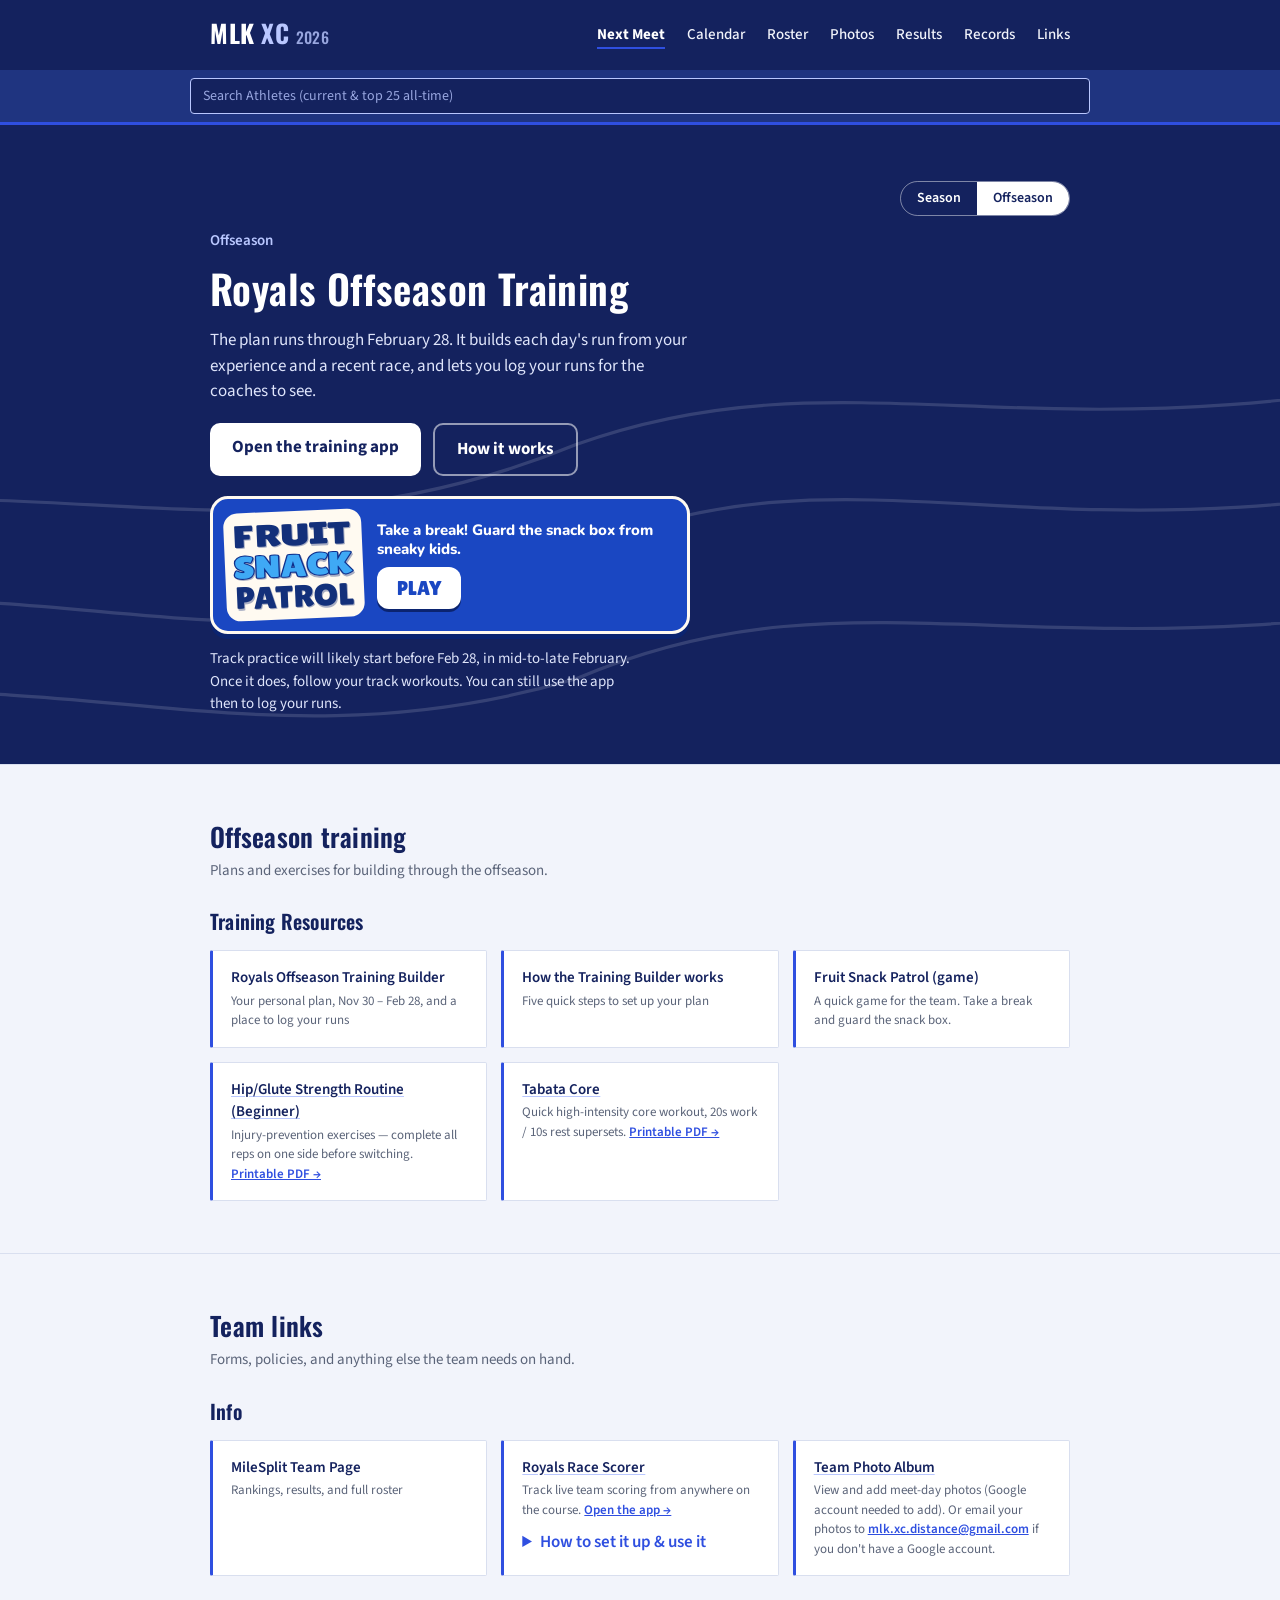
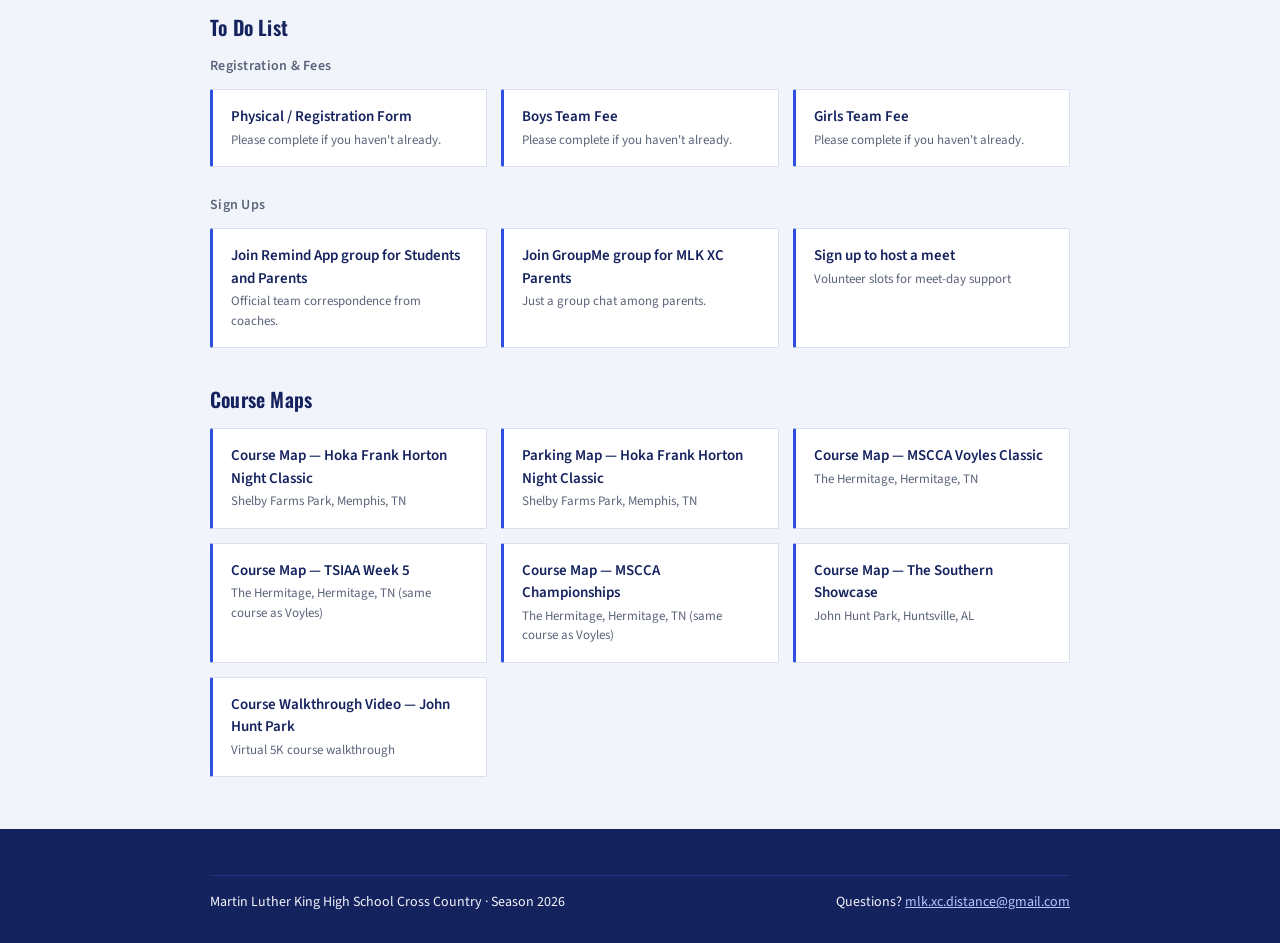
==== commit 39fa300a: "Restyle Fruit Snack Patrol banner with the game's logo and button look Co-Authored-By: Claude Sonnet" ====
--- a/index.html
+++ b/index.html
@@ -27,7 +27,7 @@
 <meta name="twitter:image" content="https://mlk-xc-distance.github.io/share/og-image.png">
 <link rel="preconnect" href="https://fonts.googleapis.com">
 <link rel="preconnect" href="https://fonts.gstatic.com" crossorigin>
-<link href="https://fonts.googleapis.com/css2?family=Oswald:wght@400;500;600;700&family=Source+Sans+3:wght@400;500;600;700&display=swap" rel="stylesheet">
+<link href="https://fonts.googleapis.com/css2?family=Oswald:wght@400;500;600;700&family=Source+Sans+3:wght@400;500;600;700&family=Lilita+One&family=Nunito:wght@800&display=swap" rel="stylesheet">
 <link rel="stylesheet" href="style.css">
 <style>
   [hidden]{display:none !important;}
@@ -39,10 +39,15 @@
   .off-actions{display:flex; flex-wrap:wrap; gap:12px; margin:18px 0 0;}
   .off-btn{display:inline-block; text-decoration:none; font-weight:700; font-size:17px; padding:12px 22px; border-radius:10px; background:var(--chalk); color:var(--pine);}
   .off-btn.alt{background:transparent; color:var(--chalk); border:2px solid rgba(255,255,255,.55);}
-  .off-game{display:block; margin:18px 0 0; max-width:520px; padding:12px 16px; border-radius:12px; background:rgba(255,255,255,.12); border:1.5px dashed rgba(255,255,255,.5); color:var(--chalk); text-decoration:none;}
-  .off-game b{display:block; font-size:17px;}
-  .off-game span{display:block; font-size:14px; color:#dfe5fb; margin-top:2px;}
-  .off-game:hover{background:rgba(255,255,255,.2);}
+  .off-game{display:flex; align-items:center; gap:14px; margin:20px 0 0; max-width:480px; padding:12px; border-radius:18px; background:#1a47c2; border:3px solid #fffaf1; box-shadow:0 5px 0 #0b2470; color:#fff; text-decoration:none; font-family:"Lilita One","Arial Rounded MT Bold","Trebuchet MS",system-ui,sans-serif; transition:transform .12s;}
+  .off-game:hover{transform:translateY(-2px);}
+  .off-game:active{transform:translateY(2px); box-shadow:0 2px 0 #0b2470;}
+  .off-game:focus-visible{outline:3px solid var(--clay-soft); outline-offset:3px;}
+  .off-game .fsp-art{flex:0 0 138px; background:#fffaf1; border-radius:14px; padding:8px 8px 6px; transform:rotate(-2.5deg);}
+  .off-game .fsp-logo{display:block; width:100%; height:auto; overflow:visible;}
+  .off-game .fsp-copy{display:flex; flex-direction:column; align-items:flex-start; gap:8px; min-width:0;}
+  .off-game .fsp-line{font-family:"Nunito","Source Sans 3",system-ui,sans-serif; font-weight:800; font-size:15px; line-height:1.25; color:#fff;}
+  .off-game .fsp-go{display:inline-block; font-size:20px; padding:6px 20px; border-radius:12px; background:#fff; color:#1a47c2; box-shadow:0 3px 0 #0b2470;}
   .hero .off-note{margin:14px 0 0; max-width:60ch; color:#dfe5fb; font-size:15px;}
   .hero .off-p{margin:10px 0 0; max-width:60ch; color:#dfe5fb; font-size:17px;}
 </style>
@@ -739,7 +744,19 @@
         <a class="off-btn" href="training/">Open the training app</a>
         <a class="off-btn alt" href="offseason-training.html">How it works</a>
       </div>
-      <a class="off-game" href="fruit-snack-patrol.html"><b>Take a break: Fruit Snack Patrol</b><span>Guard the snack box from sneaky kids. A quick game for the team.</span></a>
+      <a class="off-game" href="fruit-snack-patrol.html" aria-label="Play Fruit Snack Patrol, a quick game for the team">
+        <span class="fsp-art"><svg class="fsp-logo" viewBox="0 0 300 232" role="img" aria-label="Fruit Snack Patrol">
+        <g font-family="'Lilita One','Arial Rounded MT Bold','Trebuchet MS',sans-serif" font-size="76">
+          <text x="4" y="68" textLength="292" lengthAdjust="spacingAndGlyphs" fill="#0b2470" opacity=".35">FRUIT</text>
+          <text x="2" y="64" textLength="292" lengthAdjust="spacingAndGlyphs" fill="#13307a">FRUIT</text>
+          <text x="4" y="144" textLength="292" lengthAdjust="spacingAndGlyphs" fill="#0b2470" opacity=".35" stroke="#0b2470" stroke-width="5" stroke-linejoin="round">SNACK</text>
+          <text x="2" y="140" textLength="292" lengthAdjust="spacingAndGlyphs" fill="#3fa9f5" stroke="#0f2f8c" stroke-width="5" stroke-linejoin="round" paint-order="stroke fill">SNACK</text>
+          <text x="4" y="220" textLength="292" lengthAdjust="spacingAndGlyphs" fill="#0b2470" opacity=".35">PATROL</text>
+          <text x="2" y="216" textLength="292" lengthAdjust="spacingAndGlyphs" fill="#13307a">PATROL</text>
+        </g>
+      </svg></span>
+        <span class="fsp-copy"><span class="fsp-line">Take a break! Guard the snack box from sneaky kids.</span><span class="fsp-go">PLAY</span></span>
+      </a>
       <p class="off-note">Track practice will likely start before Feb 28, in mid-to-late February. Once it does, follow your track workouts. You can still use the app then to log your runs.</p>`;
     function saved(){ try { const s = JSON.parse(localStorage.getItem('mlkView') || 'null'); return s && s.auto === auto ? s.mode : null; } catch(e){ return null; } }
     function remember(mode){ try { localStorage.setItem('mlkView', JSON.stringify({ mode, auto })); } catch(e){} }
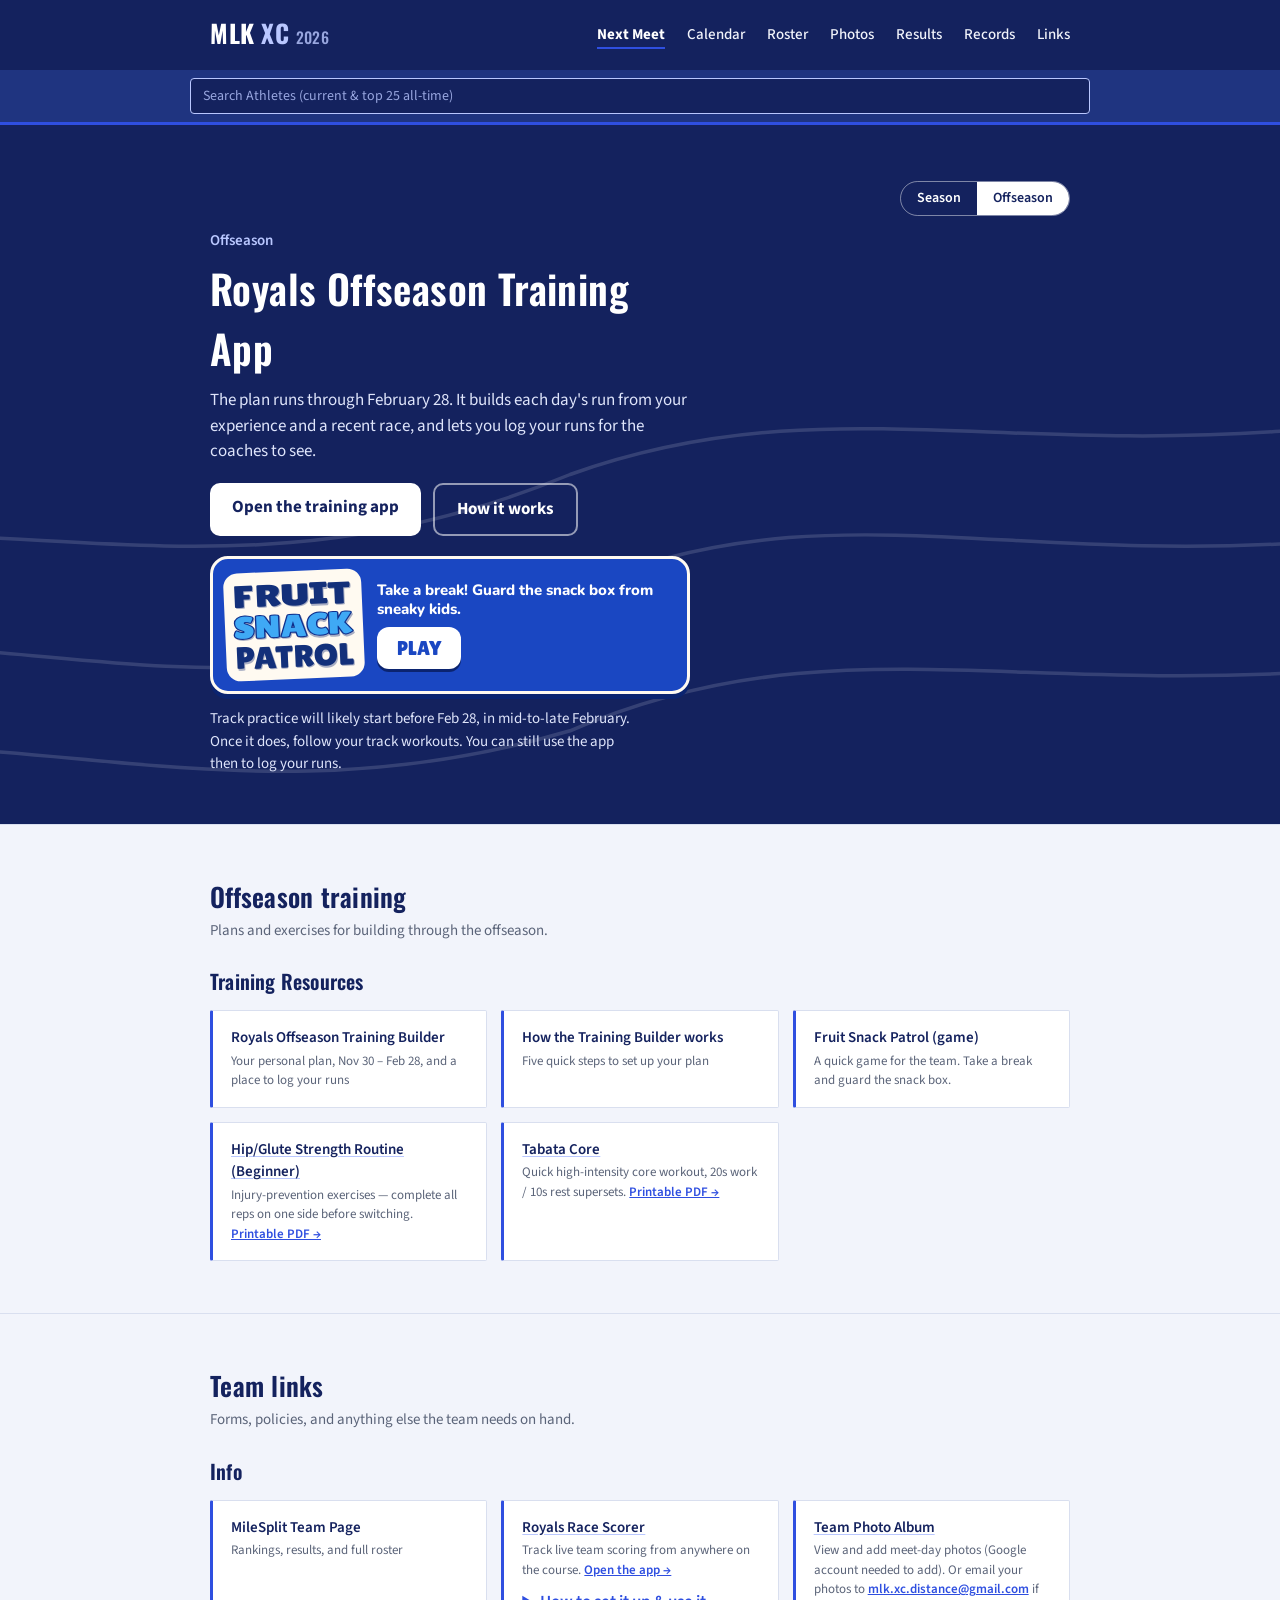
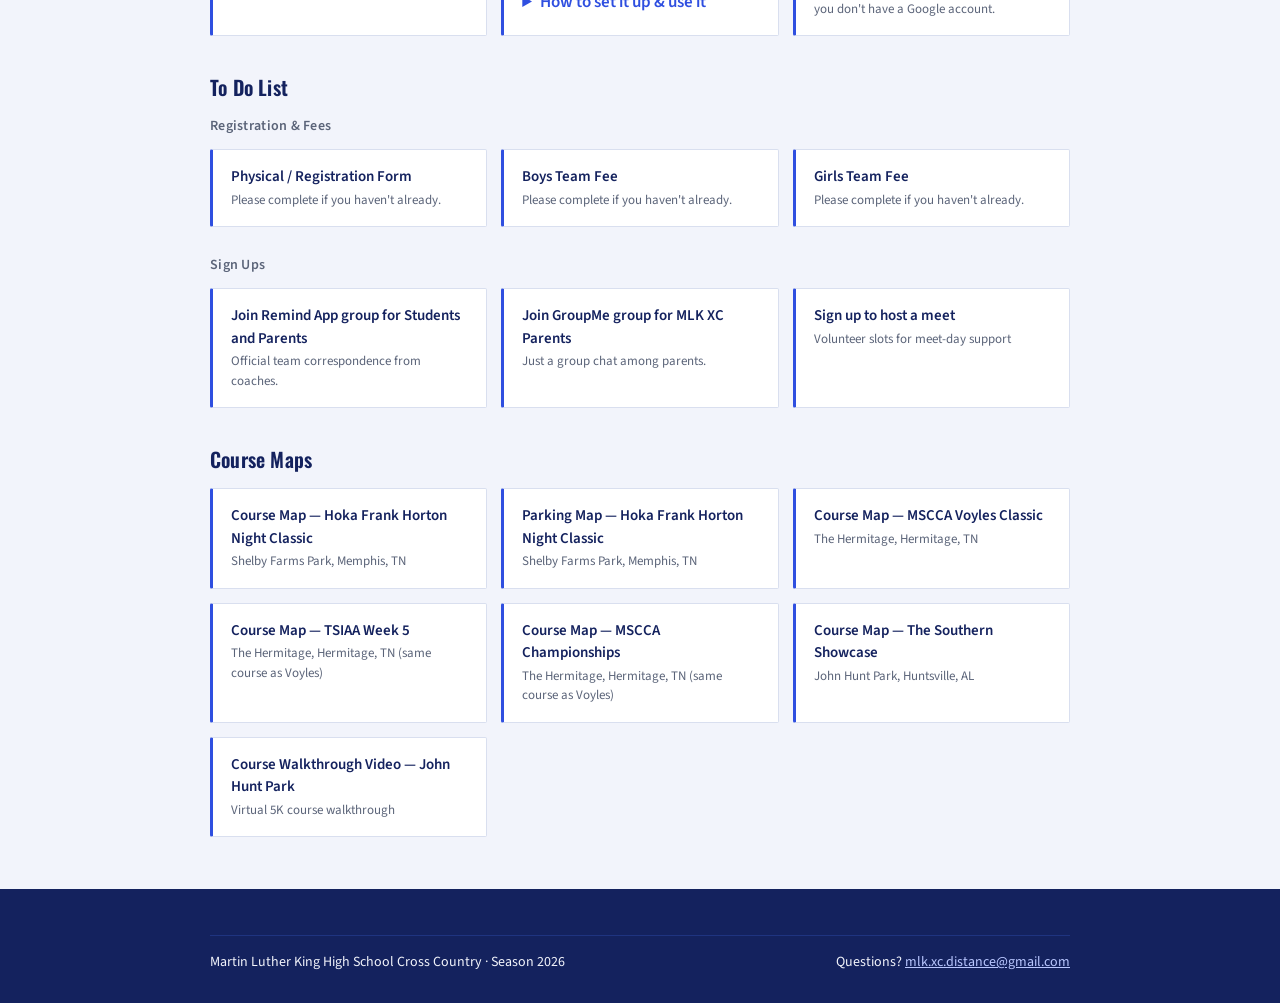
==== commit 20ab9007: "Offseason hero: title now 'Royals Offseason Training App' Co-Authored-By: Claude Sonnet 5.5 <noreply" ====
--- a/index.html
+++ b/index.html
@@ -738,7 +738,7 @@
       : `The plan ran ${fmtD(OFF.start).replace(/^[A-Za-z]+, /, '')} – ${fmtD(OFF.end).replace(/^[A-Za-z]+, /, '')}. Keep logging your runs in the app.`;
     els.off.innerHTML = `
       <div class="kicker">Offseason</div>
-      <h1>Royals Offseason Training</h1>
+      <h1>Royals Offseason Training App</h1>
       <p class="off-p">${status} It builds each day's run from your experience and a recent race, and lets you log your runs for the coaches to see.</p>
       <div class="off-actions">
         <a class="off-btn" href="training/">Open the training app</a>
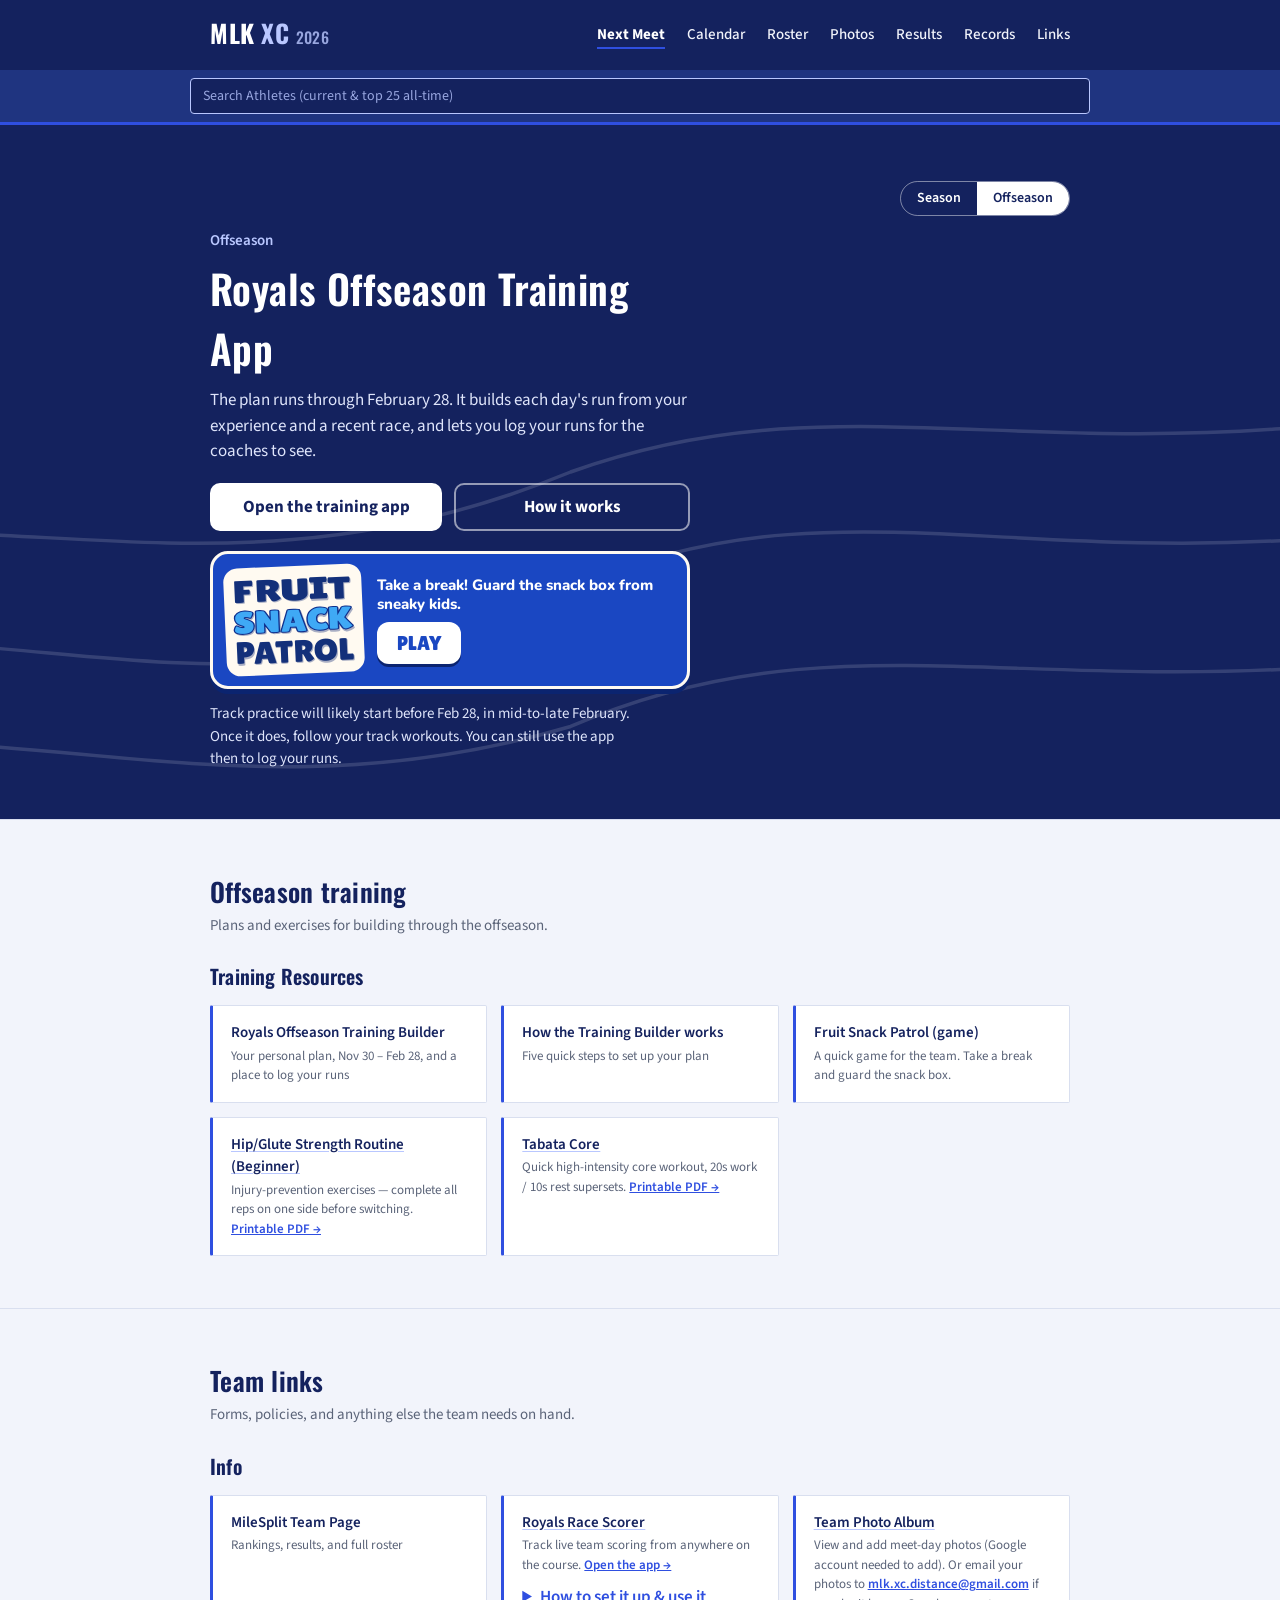
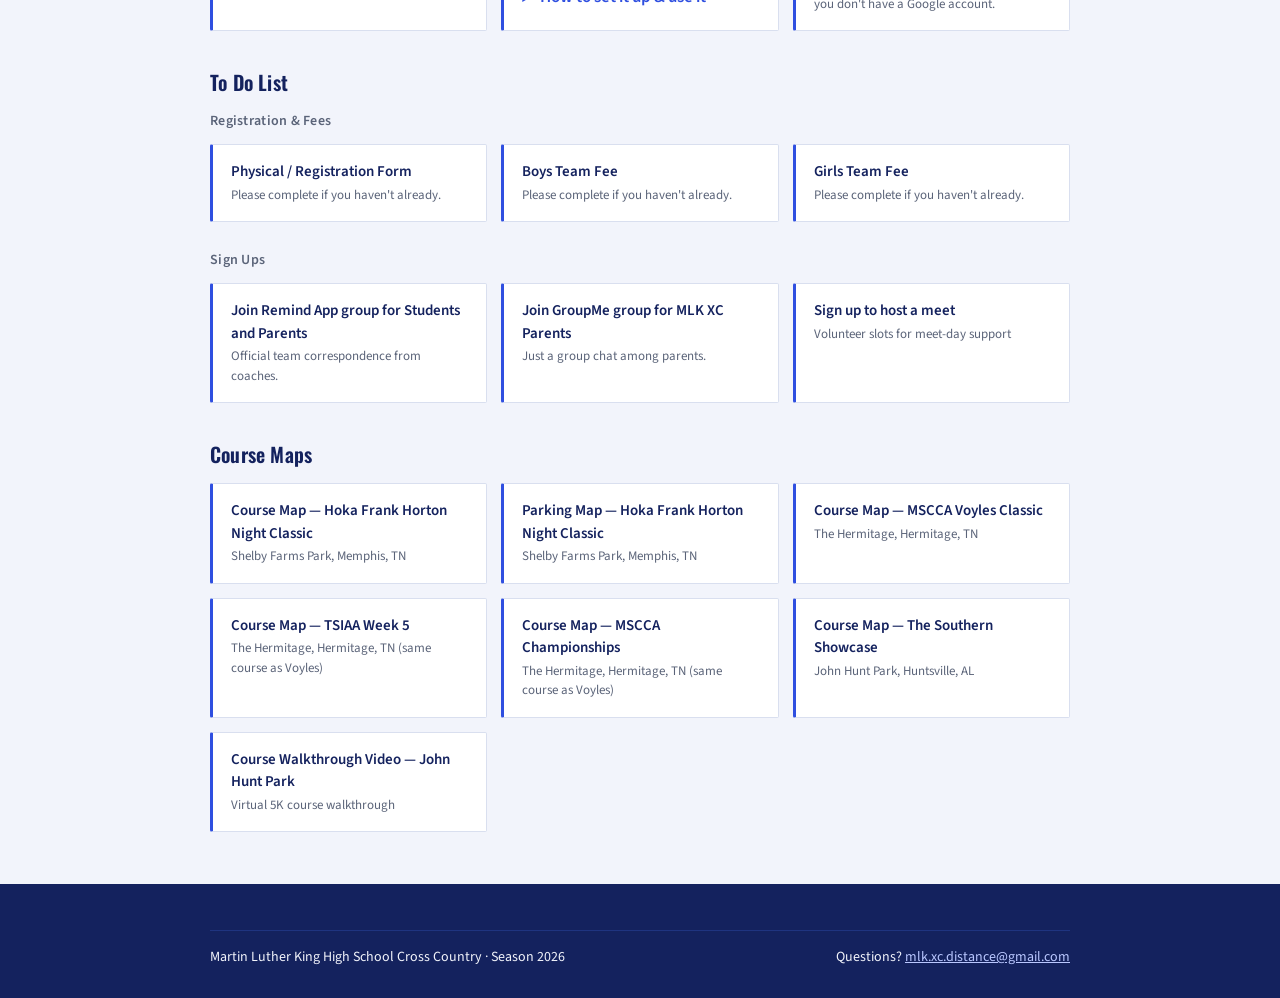
==== commit fc3baa63: "Offseason hero: training buttons together span the same width as the game card Co-Authored-By: Claud" ====
--- a/index.html
+++ b/index.html
@@ -36,8 +36,8 @@
   .mode-switch button{font:inherit; font-size:14px; font-weight:600; padding:6px 16px; border:0; background:transparent; color:var(--chalk); cursor:pointer;}
   .mode-switch button[aria-pressed="true"]{background:var(--chalk); color:var(--pine);}
   .mode-switch button:focus-visible{outline:3px solid var(--clay-soft); outline-offset:-3px;}
-  .off-actions{display:flex; flex-wrap:wrap; gap:12px; margin:18px 0 0;}
-  .off-btn{display:inline-block; text-decoration:none; font-weight:700; font-size:17px; padding:12px 22px; border-radius:10px; background:var(--chalk); color:var(--pine);}
+  .off-actions{display:flex; flex-wrap:nowrap; gap:12px; margin:18px 0 0; max-width:480px;}   /* same width as the game card below */
+  .off-btn{flex:1 1 0; min-width:0; box-sizing:border-box; display:flex; align-items:center; justify-content:center; text-align:center; line-height:1.2; text-decoration:none; font-weight:700; font-size:17px; padding:12px 14px; border-radius:10px; background:var(--chalk); color:var(--pine);}
   .off-btn.alt{background:transparent; color:var(--chalk); border:2px solid rgba(255,255,255,.55);}
   .off-game{display:flex; align-items:center; gap:14px; margin:20px 0 0; max-width:480px; padding:12px; border-radius:18px; background:#1a47c2; border:3px solid #fffaf1; box-shadow:0 5px 0 #0b2470; color:#fff; text-decoration:none; font-family:"Lilita One","Arial Rounded MT Bold","Trebuchet MS",system-ui,sans-serif; transition:transform .12s;}
   .off-game:hover{transform:translateY(-2px);}
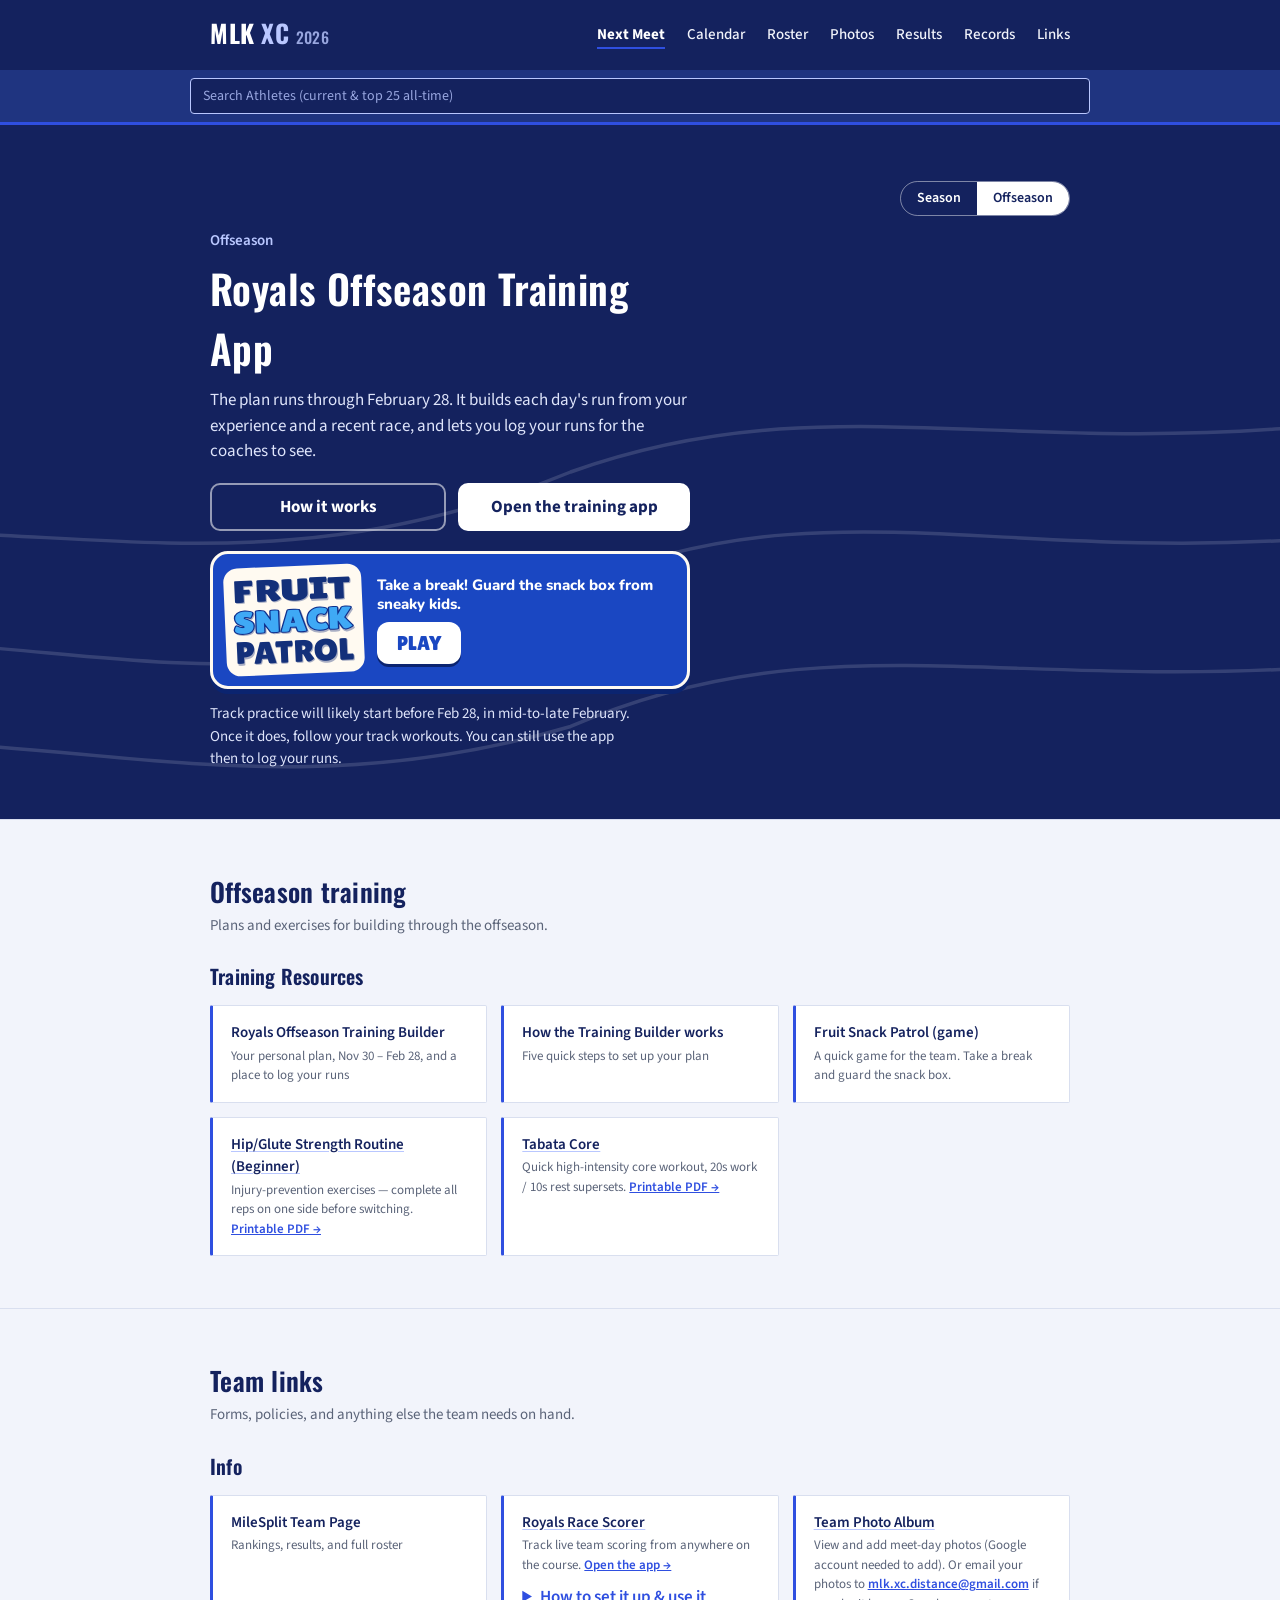
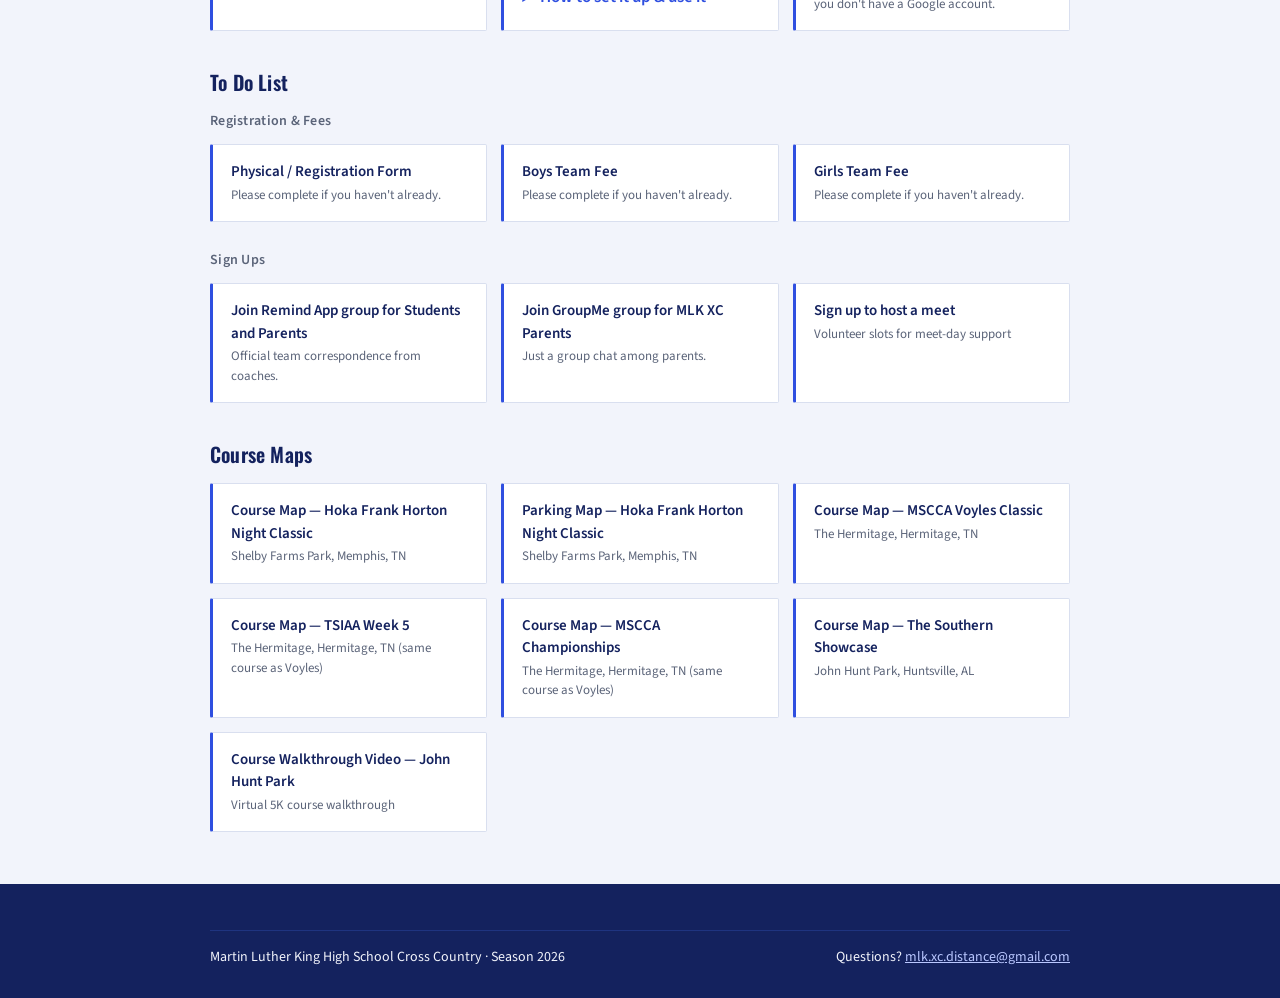
==== commit 1df882ea: "Offseason hero: 'How it works' button first Co-Authored-By: Claude Sonnet 5.5 <noreply@anthropic.com" ====
--- a/index.html
+++ b/index.html
@@ -741,8 +741,8 @@
       <h1>Royals Offseason Training App</h1>
       <p class="off-p">${status} It builds each day's run from your experience and a recent race, and lets you log your runs for the coaches to see.</p>
       <div class="off-actions">
+        <a class="off-btn alt" href="offseason-training.html">How it works</a>
         <a class="off-btn" href="training/">Open the training app</a>
-        <a class="off-btn alt" href="offseason-training.html">How it works</a>
       </div>
       <a class="off-game" href="fruit-snack-patrol.html" aria-label="Play Fruit Snack Patrol, a quick game for the team">
         <span class="fsp-art"><svg class="fsp-logo" viewBox="0 0 300 232" role="img" aria-label="Fruit Snack Patrol">
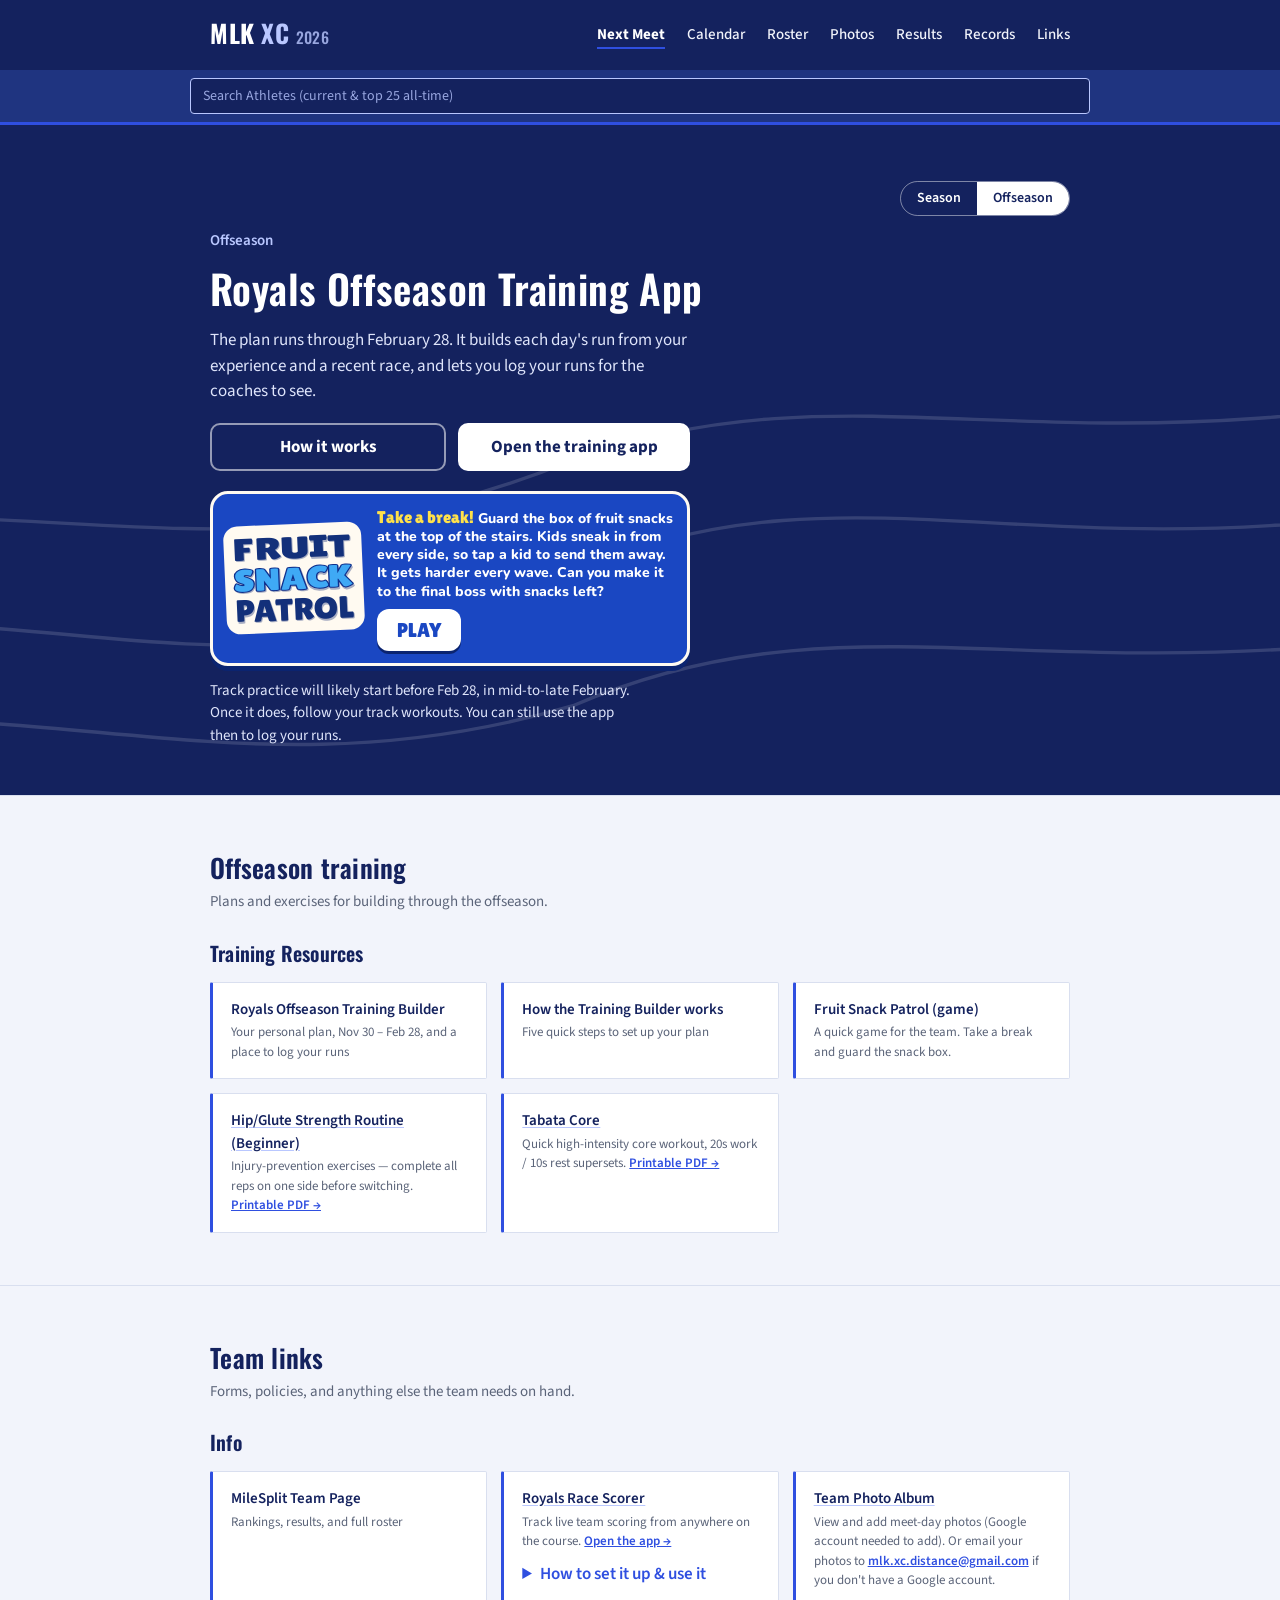
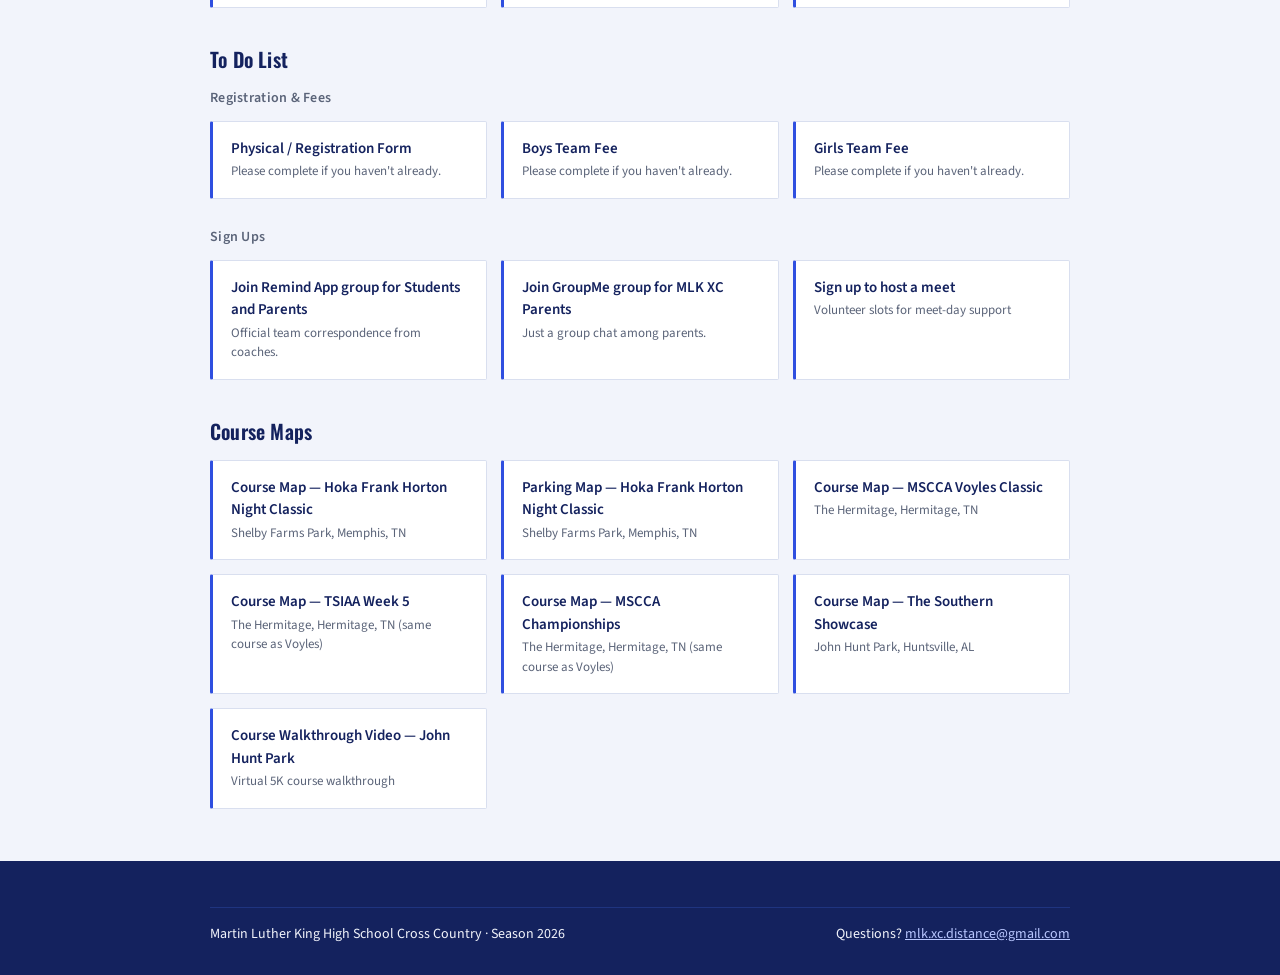
==== commit 7773dfcc: "Offseason hero: title on one line at any width; fuller game description above PLAY Co-Authored-By: C" ====
--- a/index.html
+++ b/index.html
@@ -46,7 +46,9 @@
   .off-game .fsp-art{flex:0 0 138px; background:#fffaf1; border-radius:14px; padding:8px 8px 6px; transform:rotate(-2.5deg);}
   .off-game .fsp-logo{display:block; width:100%; height:auto; overflow:visible;}
   .off-game .fsp-copy{display:flex; flex-direction:column; align-items:flex-start; gap:8px; min-width:0;}
-  .off-game .fsp-line{font-family:"Nunito","Source Sans 3",system-ui,sans-serif; font-weight:800; font-size:15px; line-height:1.25; color:#fff;}
+  .off-game .fsp-line{font-family:"Nunito","Source Sans 3",system-ui,sans-serif; font-weight:800; font-size:14px; line-height:1.3; color:#fff;}
+  .off-game .fsp-line b{font-family:"Lilita One","Arial Rounded MT Bold",system-ui,sans-serif; font-weight:400; font-size:17px; color:#ffe14a;}
+  #offHero h1{max-width:none; white-space:nowrap;}
   .off-game .fsp-go{display:inline-block; font-size:20px; padding:6px 20px; border-radius:12px; background:#fff; color:#1a47c2; box-shadow:0 3px 0 #0b2470;}
   .hero .off-note{margin:14px 0 0; max-width:60ch; color:#dfe5fb; font-size:15px;}
   .hero .off-p{margin:10px 0 0; max-width:60ch; color:#dfe5fb; font-size:17px;}
@@ -755,9 +757,20 @@
           <text x="2" y="216" textLength="292" lengthAdjust="spacingAndGlyphs" fill="#13307a">PATROL</text>
         </g>
       </svg></span>
-        <span class="fsp-copy"><span class="fsp-line">Take a break! Guard the snack box from sneaky kids.</span><span class="fsp-go">PLAY</span></span>
+        <span class="fsp-copy"><span class="fsp-line"><b>Take a break!</b> Guard the box of fruit snacks at the top of the stairs. Kids sneak in from every side, so tap a kid to send them away. It gets harder every wave. Can you make it to the final boss with snacks left?</span><span class="fsp-go">PLAY</span></span>
       </a>
       <p class="off-note">Track practice will likely start before Feb 28, in mid-to-late February. Once it does, follow your track workouts. You can still use the app then to log your runs.</p>`;
+    // Keep the offseason title on one line at any width by shrinking the font only as far as needed.
+    const offTitle = els.off.querySelector('h1');
+    function fitOffTitle(){
+      if (els.off.hidden) return;
+      offTitle.style.fontSize = '';
+      let px = parseFloat(getComputedStyle(offTitle).fontSize);
+      const room = offTitle.parentNode.clientWidth - 40;   // .hero-inner side padding
+      while (offTitle.scrollWidth > room && px > 16){ px -= 0.5; offTitle.style.fontSize = px + 'px'; }
+    }
+    window.addEventListener('resize', fitOffTitle);
+    if (document.fonts && document.fonts.ready) document.fonts.ready.then(fitOffTitle);
     function saved(){ try { const s = JSON.parse(localStorage.getItem('mlkView') || 'null'); return s && s.auto === auto ? s.mode : null; } catch(e){ return null; } }
     function remember(mode){ try { localStorage.setItem('mlkView', JSON.stringify({ mode, auto })); } catch(e){} }
     function apply(mode){
@@ -767,6 +780,7 @@
       if (off) els.offSec.querySelector('.wrap').appendChild(els.train); else trainHome.appendChild(els.train);
       els.bSeason.setAttribute('aria-pressed', String(!off)); els.bOff.setAttribute('aria-pressed', String(off));
       document.documentElement.dataset.view = mode;
+      fitOffTitle();
     }
     const q = new URLSearchParams(location.search).get('view');
     apply(q === 'season' || q === 'offseason' ? q : (saved() || auto));
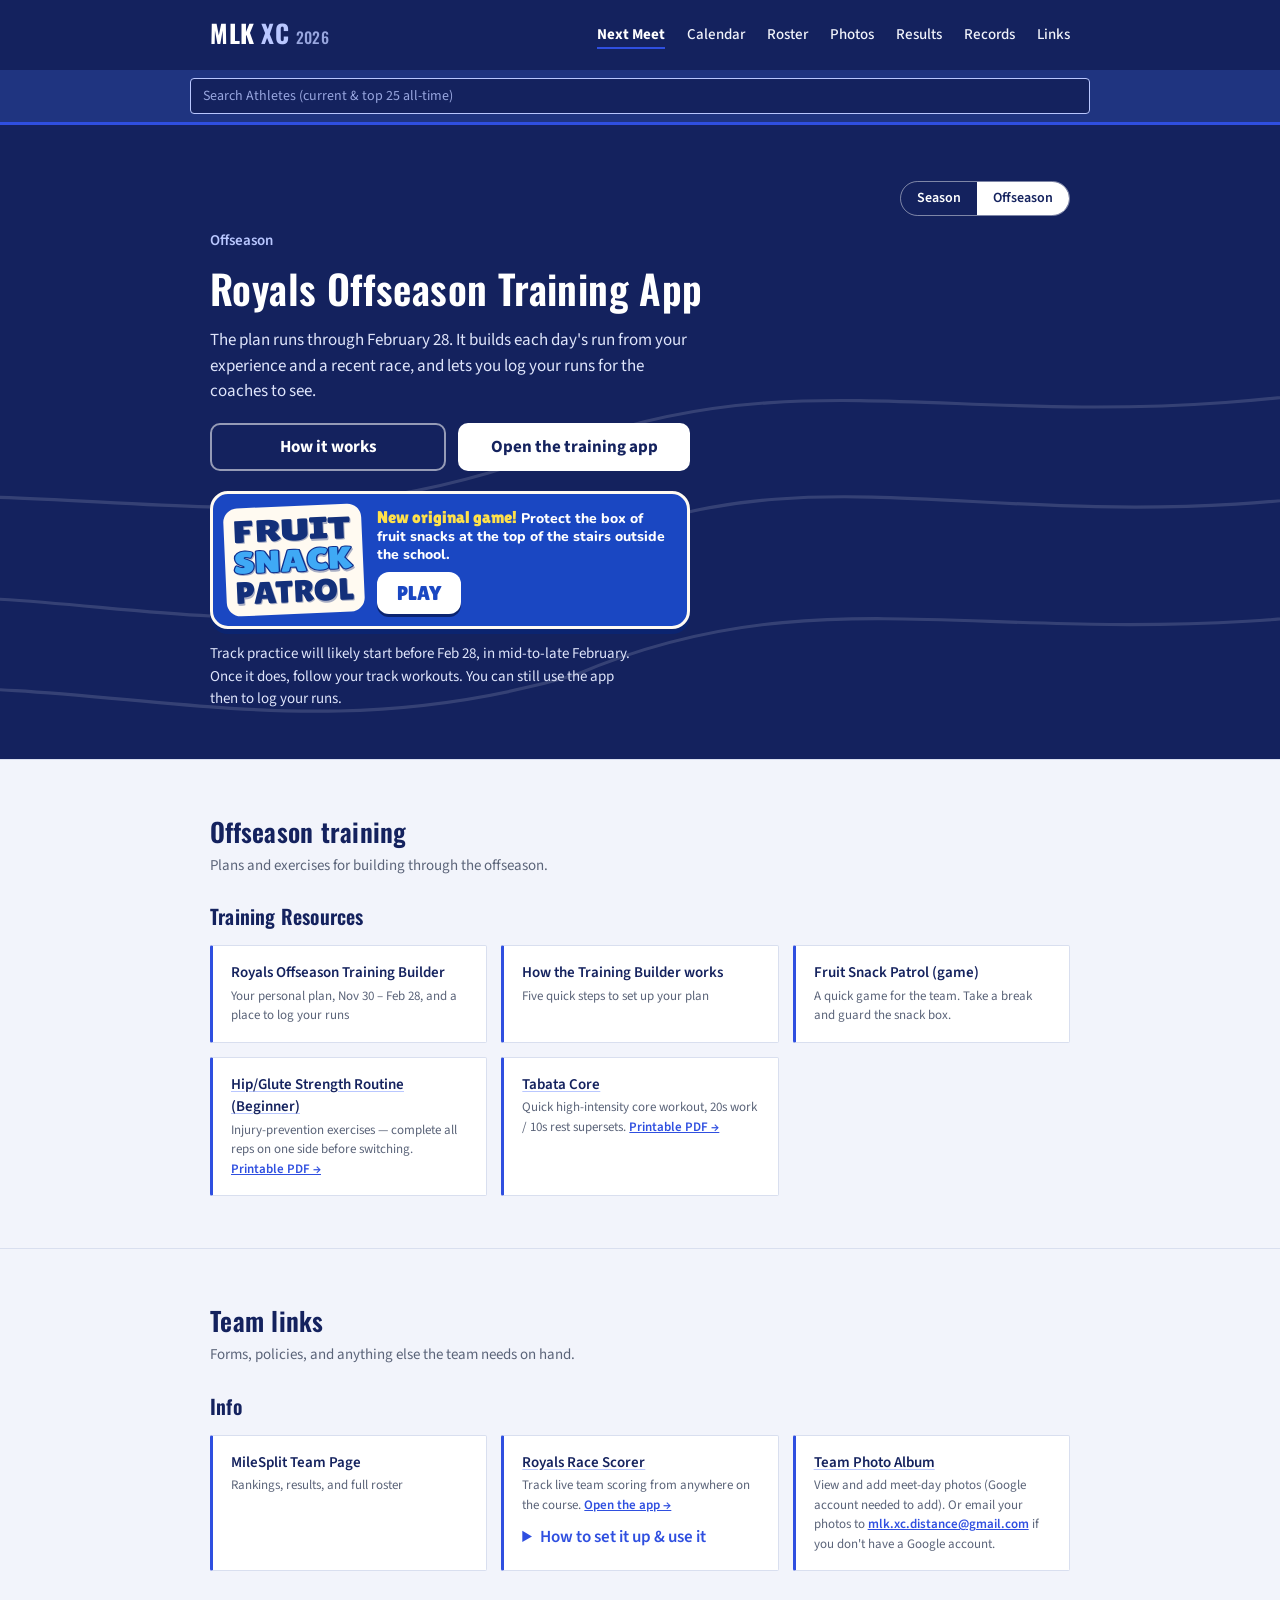
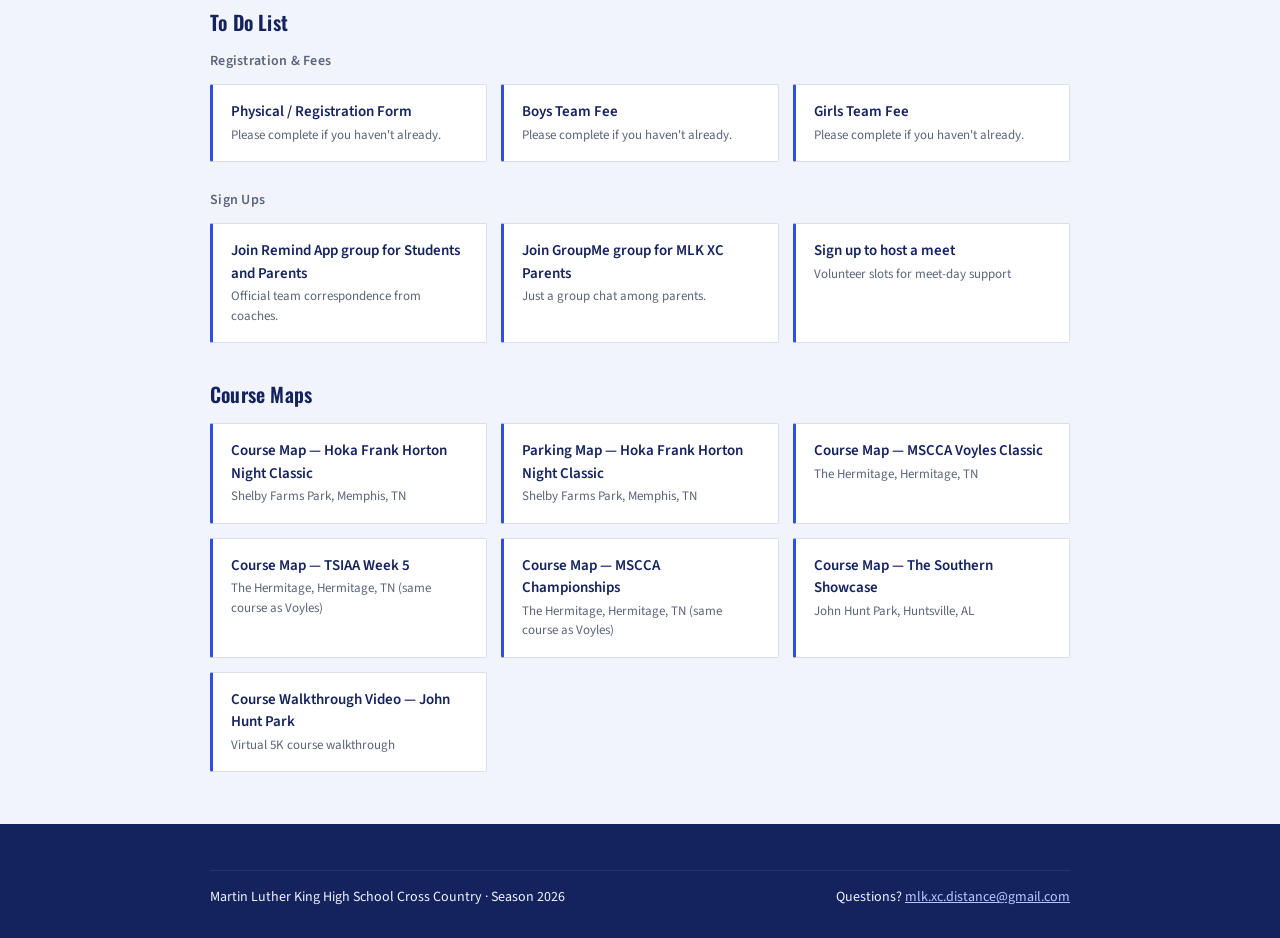
==== commit 27ae0890: "Game card: shorter 'New original game!' description Co-Authored-By: Claude Sonnet 5.5 <noreply@anthr" ====
--- a/index.html
+++ b/index.html
@@ -757,7 +757,7 @@
           <text x="2" y="216" textLength="292" lengthAdjust="spacingAndGlyphs" fill="#13307a">PATROL</text>
         </g>
       </svg></span>
-        <span class="fsp-copy"><span class="fsp-line"><b>Take a break!</b> Guard the box of fruit snacks at the top of the stairs. Kids sneak in from every side, so tap a kid to send them away. It gets harder every wave. Can you make it to the final boss with snacks left?</span><span class="fsp-go">PLAY</span></span>
+        <span class="fsp-copy"><span class="fsp-line"><b>New original game!</b> Protect the box of fruit snacks at the top of the stairs outside the school.</span><span class="fsp-go">PLAY</span></span>
       </a>
       <p class="off-note">Track practice will likely start before Feb 28, in mid-to-late February. Once it does, follow your track workouts. You can still use the app then to log your runs.</p>`;
     // Keep the offseason title on one line at any width by shrinking the font only as far as needed.
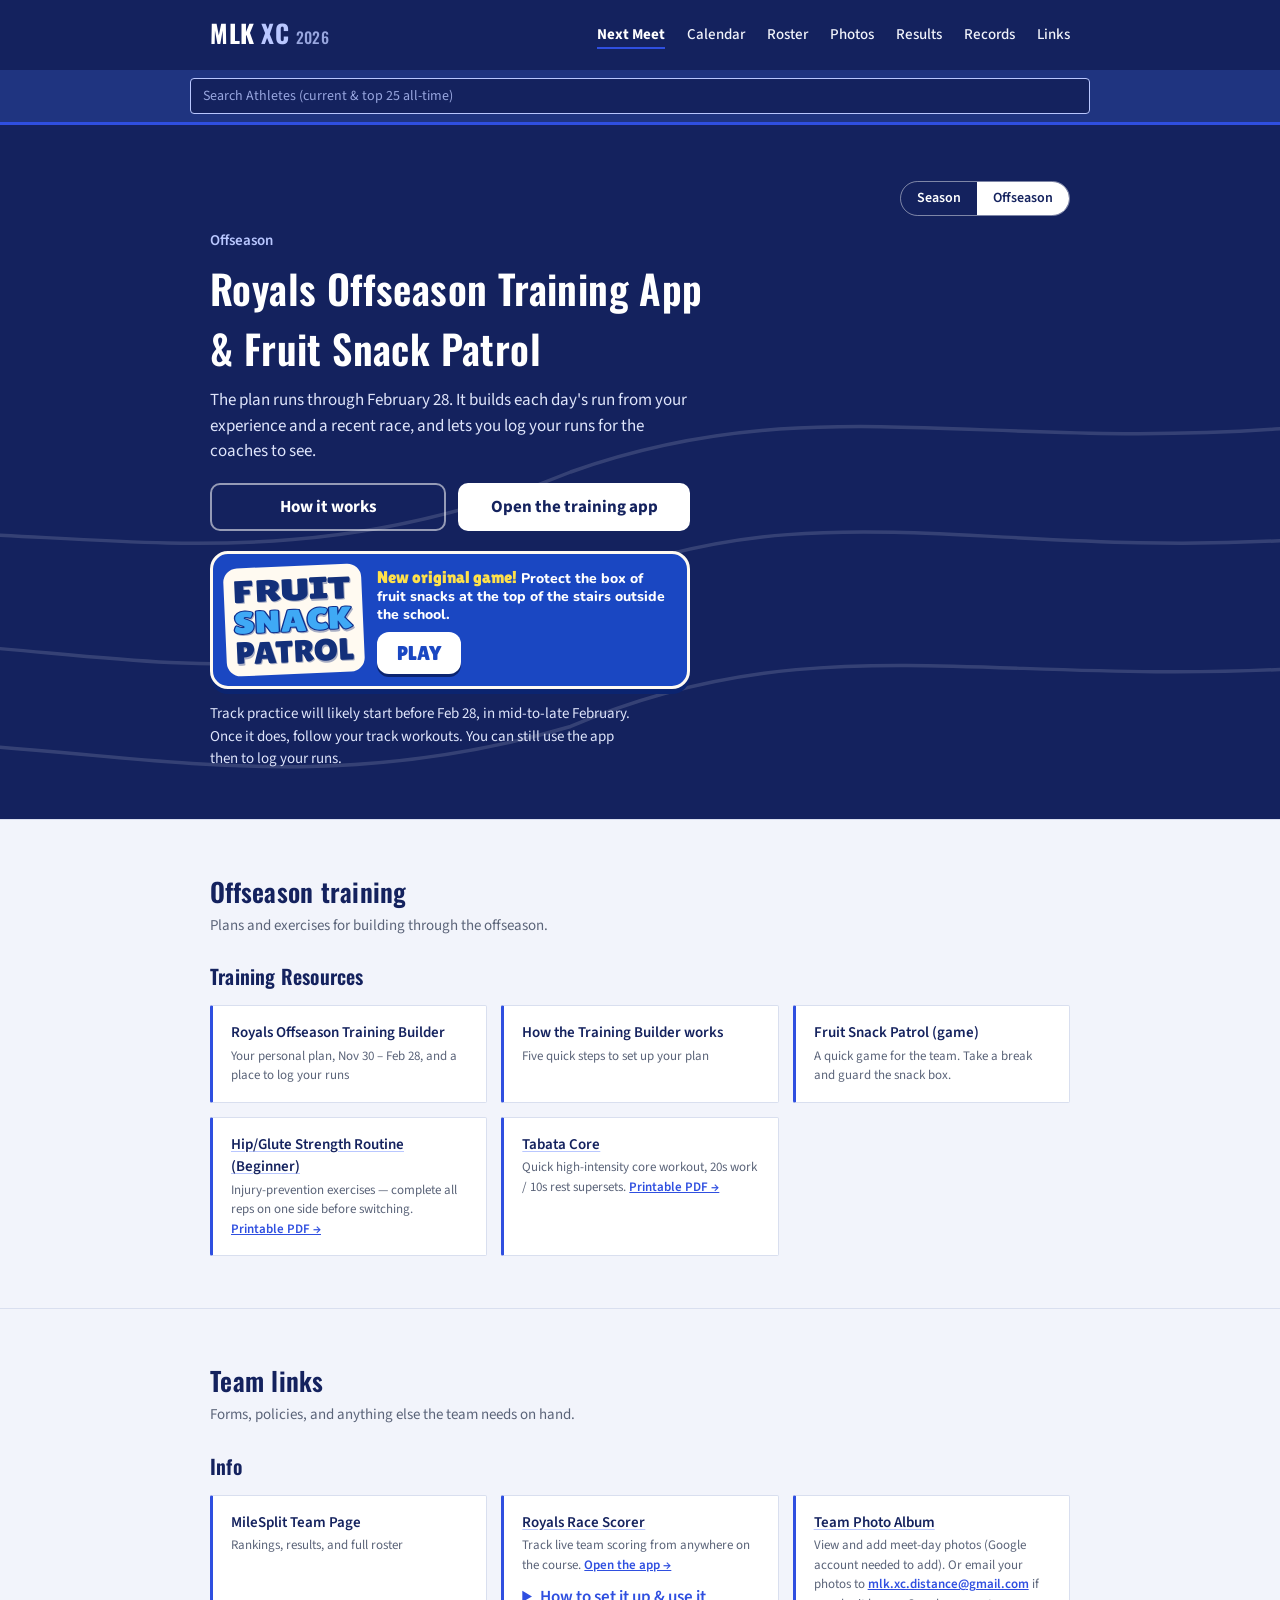
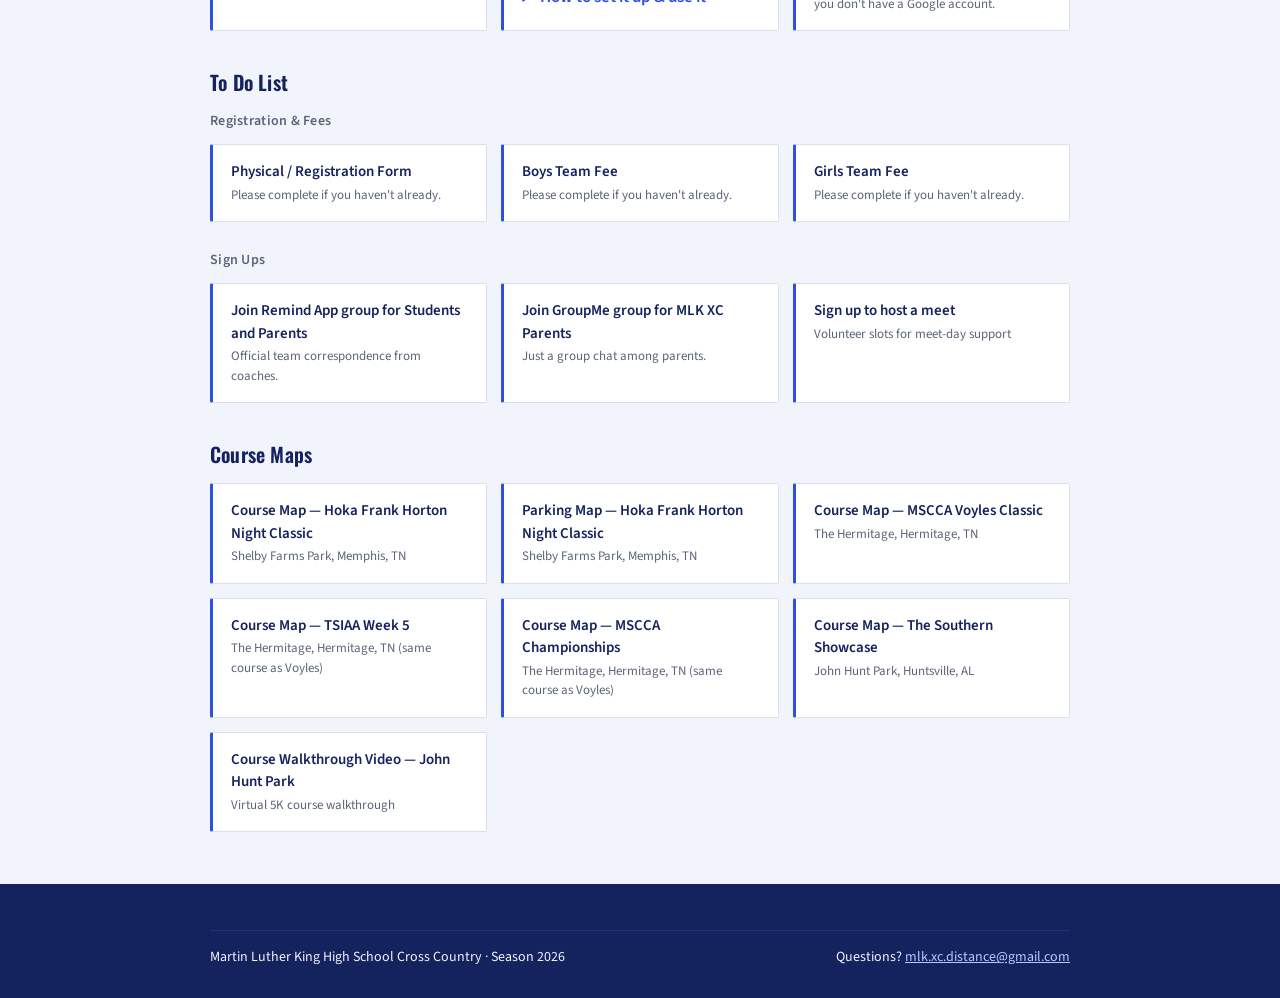
==== commit bc01dd69: "Offseason hero: add '& Fruit Snack Patrol' second title line Co-Authored-By: Claude Sonnet 5.5 <nore" ====
--- a/index.html
+++ b/index.html
@@ -740,7 +740,7 @@
       : `The plan ran ${fmtD(OFF.start).replace(/^[A-Za-z]+, /, '')} – ${fmtD(OFF.end).replace(/^[A-Za-z]+, /, '')}. Keep logging your runs in the app.`;
     els.off.innerHTML = `
       <div class="kicker">Offseason</div>
-      <h1>Royals Offseason Training App</h1>
+      <h1>Royals Offseason Training App<br>&amp; Fruit Snack Patrol</h1>
       <p class="off-p">${status} It builds each day's run from your experience and a recent race, and lets you log your runs for the coaches to see.</p>
       <div class="off-actions">
         <a class="off-btn alt" href="offseason-training.html">How it works</a>
